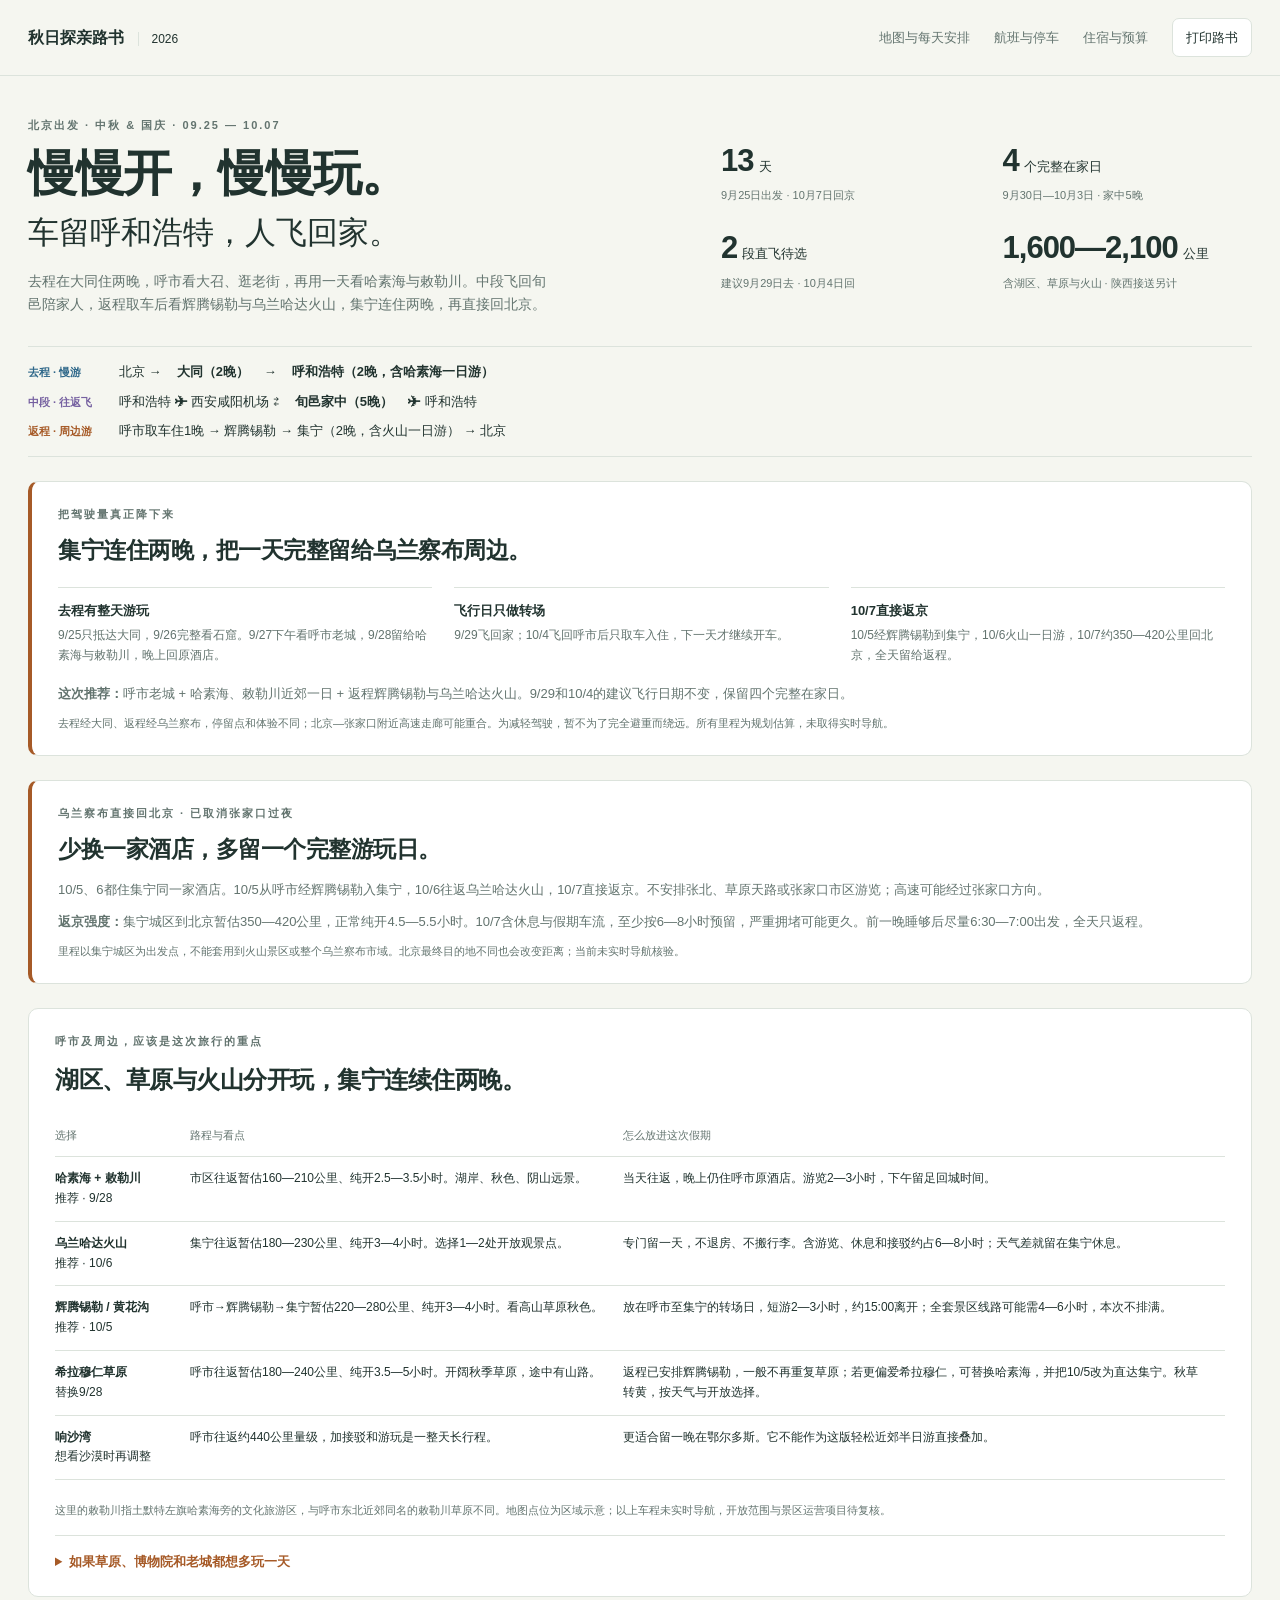
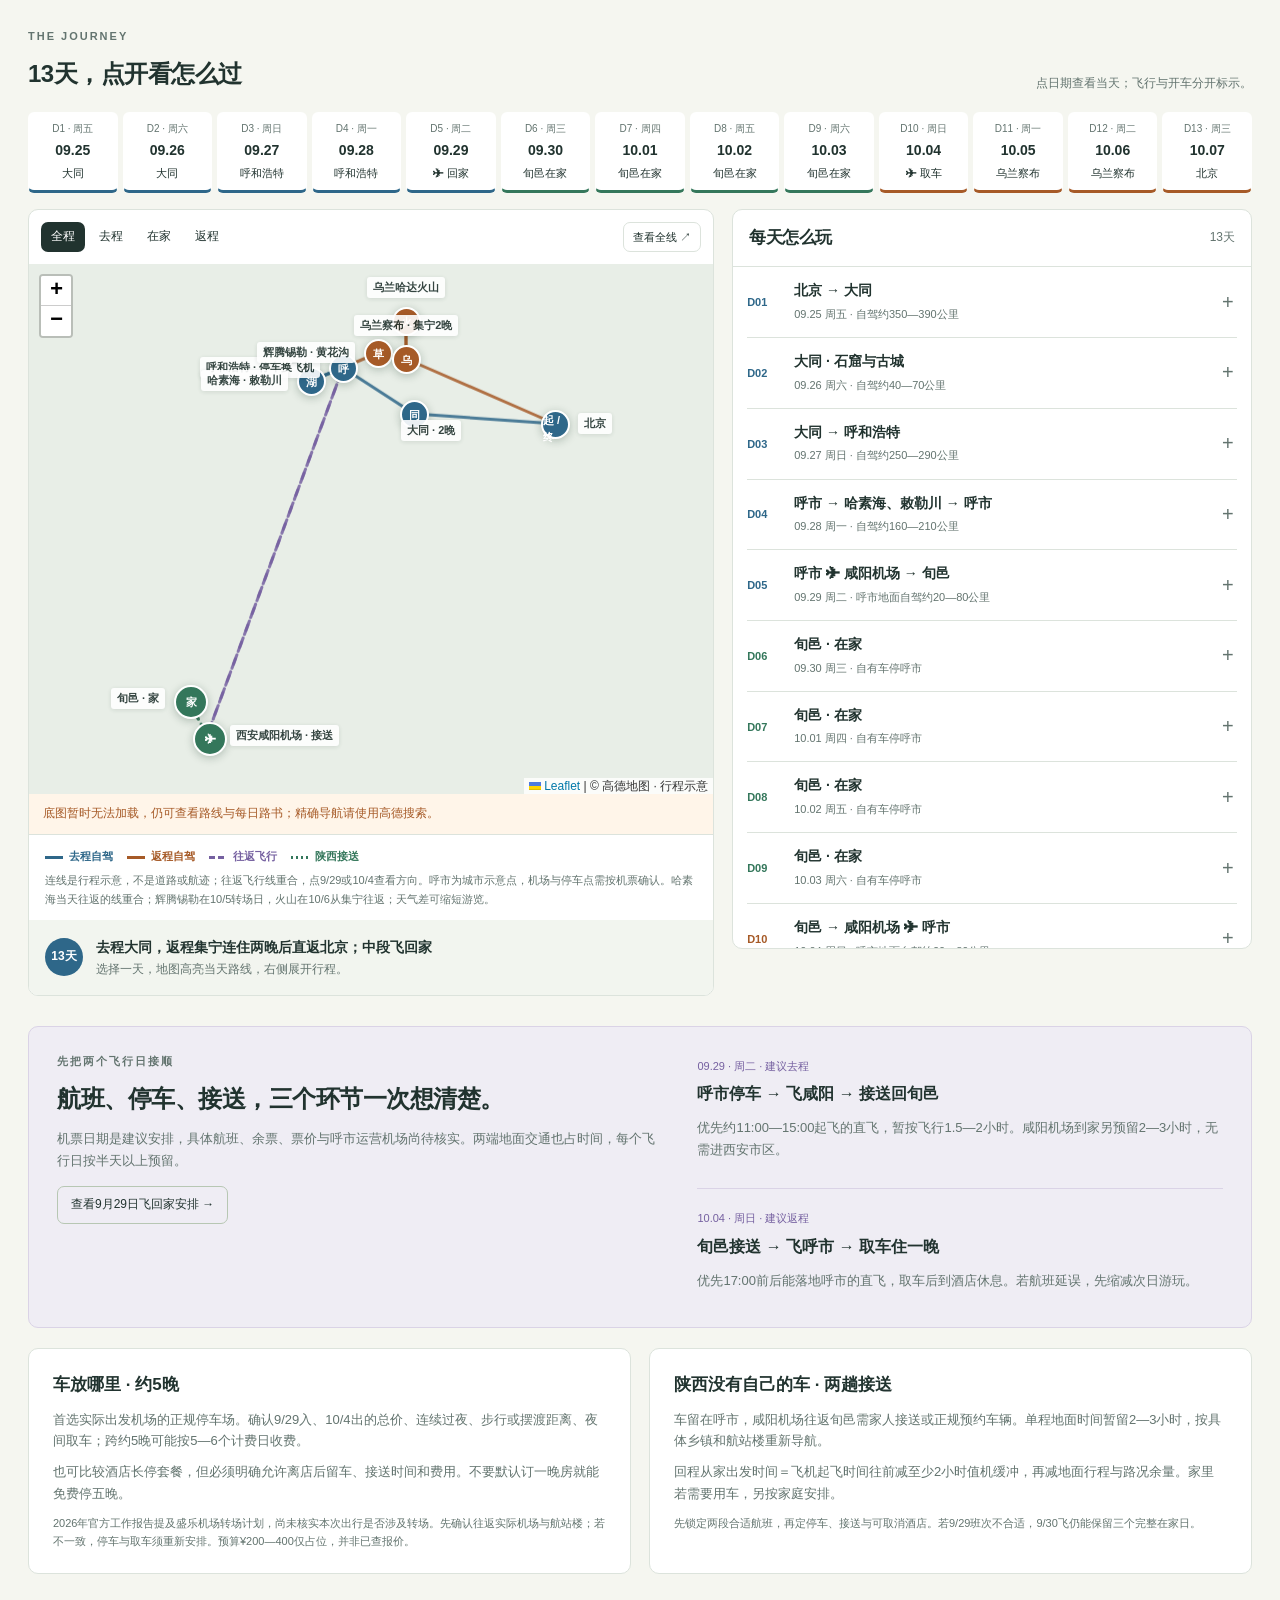
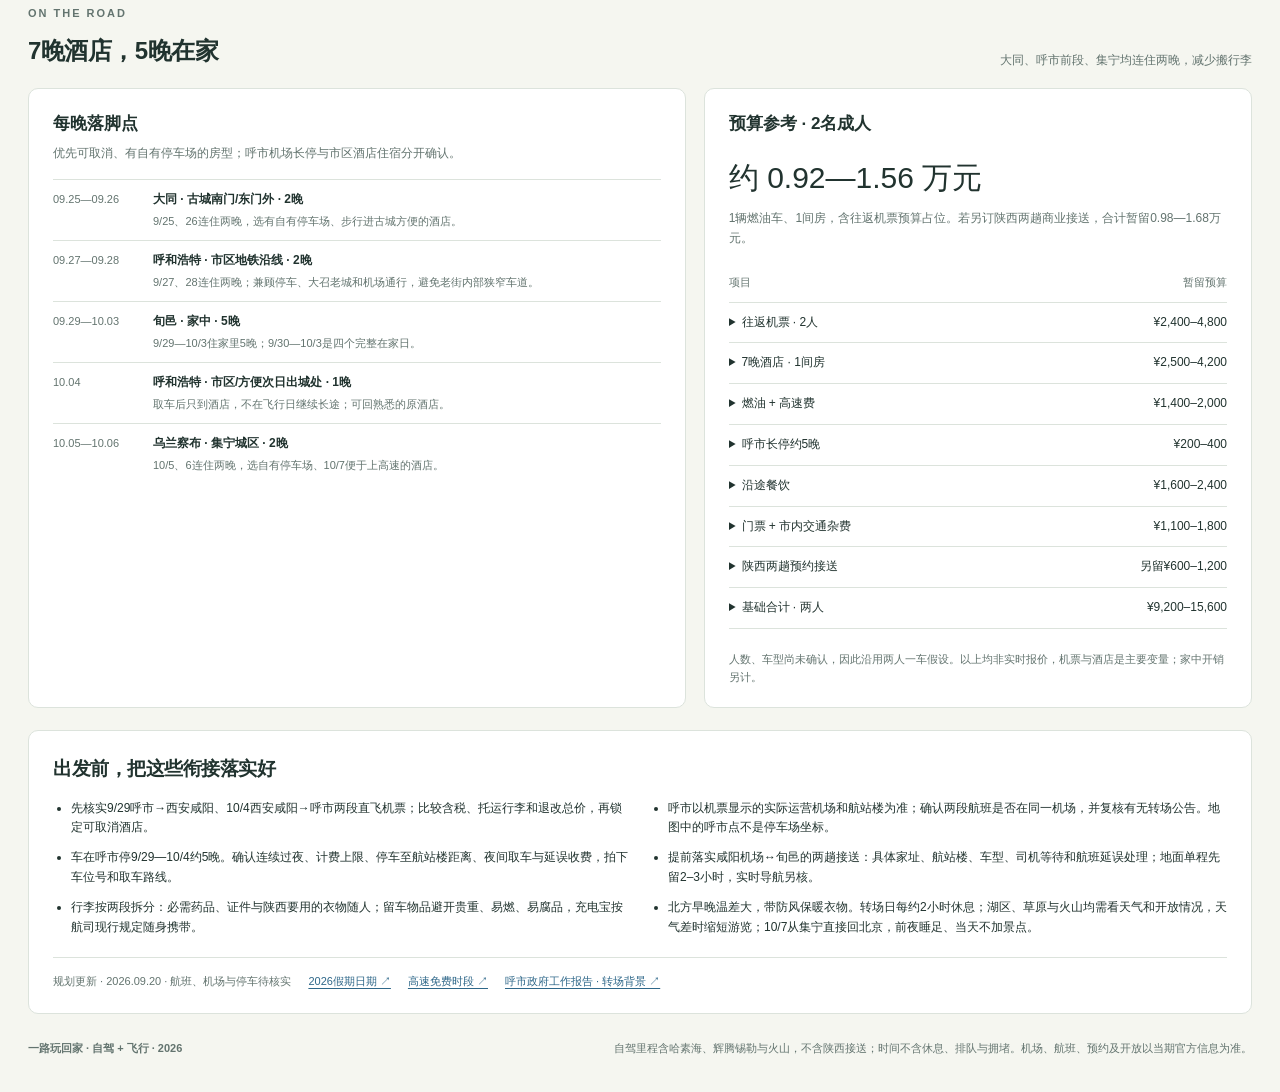
==== autumn-homecoming/index.html @ d42cbbe8 "Add autumn homecoming road trip and flight itinerary" ====
<!doctype html>
<html lang="zh-CN">
<head>
  <meta charset="utf-8">
  <link rel="icon" href="data:,">
  <meta name="viewport" content="width=device-width,initial-scale=1">
  <meta name="description" content="2026年9月25日至10月7日，北京自驾大同、呼和浩特，停车飞西安咸阳回旬邑，返程飞呼市取车，乌兰察布连住两晚后直返北京。13天轻松探亲旅行。">
  <title>一路玩回家 · 自驾塞北，飞回旬邑</title>
  <link rel="stylesheet" href="vendor/leaflet.css">
  <link rel="stylesheet" href="style.css">
  <script defer src="itinerary.js"></script>
  <script defer src="vendor/leaflet.js"></script>
  <script defer src="app.js"></script>
</head>
<body>
  <header class="topbar"><a class="brand" href="#">秋日探亲路书 <span>2026</span></a><nav aria-label="页面导航"><a href="#journey">地图与每天安排</a><a href="#connections">航班与停车</a><a href="#practical">住宿与预算</a><button id="print" type="button">打印路书</button></nav></header>
  <main>
    <section class="hero">
      <div><p class="eyebrow">北京出发 · 中秋 & 国庆 · 09.25 — 10.07</p><h1>慢慢开，慢慢玩。<span>车留呼和浩特，人飞回家。</span></h1><p class="intro">去程在大同住两晚，呼市看大召、逛老街，再用一天看哈素海与敕勒川。中段飞回旬邑陪家人，返程取车后看辉腾锡勒与乌兰哈达火山，集宁连住两晚，再直接回北京。</p></div>
      <div class="trip-stats" aria-label="行程概况"><div><strong>13<span>天</span></strong><p>9月25日出发 · 10月7日回京</p></div><div><strong>4<span>个完整在家日</span></strong><p>9月30日—10月3日 · 家中5晚</p></div><div><strong>2<span>段直飞待选</span></strong><p>建议9月29日去 · 10月4日回</p></div><div><strong id="total-km">约1,600—2,100<span>公里</span></strong><p>含湖区、草原与火山 · 陕西接送另计</p></div></div>
    </section>
    <div class="route-overview" aria-label="完整行程">
      <p><span class="phase-label outbound">去程 · 慢游</span>北京 → <strong>大同（2晚）</strong> → <strong>呼和浩特（2晚，含哈素海一日游）</strong></p>
      <p><span class="phase-label flight">中段 · 往返飞</span>呼和浩特 ✈ 西安咸阳机场 ⇄ <strong>旬邑家中（5晚）</strong> ✈ 呼和浩特</p>
      <p><span class="phase-label return">返程 · 周边游</span>呼市取车住1晚 → 辉腾锡勒 → 集宁（2晚，含火山一日游） → 北京</p>
    </div>

    <section class="fatigue-panel panel" id="pace" aria-labelledby="pace-title">
      <p class="eyebrow">把驾驶量真正降下来</p><h2 id="pace-title">集宁连住两晚，把一天完整留给乌兰察布周边。</h2>
      <div class="pace-grid"><article><strong>去程有整天游玩</strong><p>9/25只抵达大同，9/26完整看石窟。9/27下午看呼市老城，9/28留给哈素海与敕勒川，晚上回原酒店。</p></article><article><strong>飞行日只做转场</strong><p>9/29飞回家；10/4飞回呼市后只取车入住，下一天才继续开车。</p></article><article><strong>10/7直接返京</strong><p>10/5经辉腾锡勒到集宁，10/6火山一日游，10/7约350—420公里回北京，全天留给返程。</p></article></div>
      <p><strong>这次推荐：</strong>呼市老城 + 哈素海、敕勒川近郊一日 + 返程辉腾锡勒与乌兰哈达火山。9/29和10/4的建议飞行日期不变，保留四个完整在家日。</p>
      <p class="small muted">去程经大同、返程经乌兰察布，停留点和体验不同；北京—张家口附近高速走廊可能重合。为减轻驾驶，暂不为了完全避重而绕远。所有里程为规划估算，未取得实时导航。</p>
    </section>

    <section class="fatigue-panel panel" id="return-plan" aria-labelledby="return-title">
      <p class="eyebrow">乌兰察布直接回北京 · 已取消张家口过夜</p><h2 id="return-title">少换一家酒店，多留一个完整游玩日。</h2>
      <p>10/5、6都住集宁同一家酒店。10/5从呼市经辉腾锡勒入集宁，10/6往返乌兰哈达火山，10/7直接返京。不安排张北、草原天路或张家口市区游览；高速可能经过张家口方向。</p>
      <p><strong>返京强度：</strong>集宁城区到北京暂估350—420公里，正常纯开4.5—5.5小时。10/7含休息与假期车流，至少按6—8小时预留，严重拥堵可能更久。前一晚睡够后尽量6:30—7:00出发，全天只返程。</p>
      <p class="small muted">里程以集宁城区为出发点，不能套用到火山景区或整个乌兰察布市域。北京最终目的地不同也会改变距离；当前未实时导航核验。</p>
    </section>

    <section class="nearby-panel panel" id="nearby" aria-labelledby="nearby-title">
      <p class="eyebrow">呼市及周边，应该是这次旅行的重点</p><h2 id="nearby-title">湖区、草原与火山分开玩，集宁连续住两晚。</h2>
      <div class="table-wrap"><table><thead><tr><th scope="col">选择</th><th scope="col">路程与看点</th><th scope="col">怎么放进这次假期</th></tr></thead><tbody>
        <tr><td><strong>哈素海 + 敕勒川</strong><br>推荐 · 9/28</td><td>市区往返暂估160—210公里、纯开2.5—3.5小时。湖岸、秋色、阴山远景。</td><td>当天往返，晚上仍住呼市原酒店。游览2—3小时，下午留足回城时间。</td></tr>
        <tr><td><strong>乌兰哈达火山</strong><br>推荐 · 10/6</td><td>集宁往返暂估180—230公里、纯开3—4小时。选择1—2处开放观景点。</td><td>专门留一天，不退房、不搬行李。含游览、休息和接驳约占6—8小时；天气差就留在集宁休息。</td></tr>
        <tr><td><strong>辉腾锡勒 / 黄花沟</strong><br>推荐 · 10/5</td><td>呼市→辉腾锡勒→集宁暂估220—280公里、纯开3—4小时。看高山草原秋色。</td><td>放在呼市至集宁的转场日，短游2—3小时，约15:00离开；全套景区线路可能需4—6小时，本次不排满。</td></tr>
        <tr><td><strong>希拉穆仁草原</strong><br>替换9/28</td><td>呼市往返暂估180—240公里、纯开3.5—5小时。开阔秋季草原，途中有山路。</td><td>返程已安排辉腾锡勒，一般不再重复草原；若更偏爱希拉穆仁，可替换哈素海，并把10/5改为直达集宁。秋草转黄，按天气与开放选择。</td></tr>
        <tr><td><strong>响沙湾</strong><br>想看沙漠时再调整</td><td>呼市往返约440公里量级，加接驳和游玩是一整天长行程。</td><td>更适合留一晚在鄂尔多斯。它不能作为这版轻松近郊半日游直接叠加。</td></tr>
      </tbody></table></div>
      <p class="small muted">这里的敕勒川指土默特左旗哈素海旁的文化旅游区，与呼市东北近郊同名的敕勒川草原不同。地图点位为区域示意；以上车程未实时导航，开放范围与景区运营项目待复核。</p>
      <details class="pace-alternative"><summary>如果草原、博物院和老城都想多玩一天</summary><p>可将回陕西的航班从9/29改到9/30，呼市多住一晚，9/29增加完整游玩日；在家变为10/1—3三个完整白天、四晚。当前主方案仍保留9/29飞和四个完整在家日，航班未订，不预先改变这项取舍。</p></details>
    </section>

    <section id="journey" class="journey" aria-labelledby="journey-title">
      <div class="section-heading"><div><p class="eyebrow">THE JOURNEY</p><h2 id="journey-title">13天，点开看怎么过</h2></div><p>点日期查看当天；飞行与开车分开标示。</p></div>
      <div id="calendar" class="calendar" role="group" aria-label="选择旅行日期"></div>
      <div class="layout">
        <section class="map-panel panel" aria-label="自驾与飞行路线地图">
          <div class="map-toolbar"><div class="filter-group" role="group" aria-label="路线阶段"><button type="button" data-phase="all" aria-pressed="true">全程</button><button type="button" data-phase="outbound" aria-pressed="false">去程</button><button type="button" data-phase="home" aria-pressed="false">在家</button><button type="button" data-phase="return" aria-pressed="false">返程</button></div><button id="reset-map" type="button">查看全线 ↗</button></div>
          <div id="map" role="region" aria-label="北京经大同自驾呼市，往返飞咸阳回旬邑，乌兰察布连住两晚后直接返京示意"></div>
          <p id="map-error" role="status" hidden>地图暂未加载；每日路书仍可查看，请用景点旁的高德搜索打开导航。</p>
          <div class="map-caption"><div class="legend"><span class="outbound">去程自驾</span><span class="return">返程自驾</span><span class="flight">往返飞行</span><span class="home">陕西接送</span></div><p>连线是行程示意，不是道路或航迹；往返飞行线重合，点9/29或10/4查看方向。呼市为城市示意点，机场与停车点需按机票确认。哈素海当天往返的线重合；辉腾锡勒在10/5转场日，火山在10/6从集宁往返；天气差可缩短游览。</p></div>
          <div id="selection-summary" class="selection-summary" aria-live="polite"></div>
        </section>
        <aside class="days-panel panel" aria-label="每日行程"><div class="days-heading"><h2>每天怎么玩</h2><span id="day-count">13天</span></div><div id="day-list" class="day-list"></div></aside>
      </div>
    </section>

    <section class="flight-feature" id="connections" aria-labelledby="flight-title"><div><p class="eyebrow">先把两个飞行日接顺</p><h2 id="flight-title">航班、停车、接送，三个环节一次想清楚。</h2><p>机票日期是建议安排，具体航班、余票、票价与呼市运营机场尚待核实。两端地面交通也占时间，每个飞行日按半天以上预留。</p><button type="button" id="show-flight">查看9月29日飞回家安排 →</button></div><div class="flight-days"><article><span>09.29 · 周二 · 建议去程</span><h3>呼市停车 → 飞咸阳 → 接送回旬邑</h3><p>优先约11:00—15:00起飞的直飞，暂按飞行1.5—2小时。咸阳机场到家另预留2—3小时，无需进西安市区。</p></article><article><span>10.04 · 周日 · 建议返程</span><h3>旬邑接送 → 飞呼市 → 取车住一晚</h3><p>优先17:00前后能落地呼市的直飞，取车后到酒店休息。若航班延误，先缩减次日游玩。</p></article></div></section>

    <section class="connection-grid" aria-label="飞行衔接说明"><article class="panel"><h3>车放哪里 · 约5晚</h3><p>首选实际出发机场的正规停车场。确认9/29入、10/4出的总价、连续过夜、步行或摆渡距离、夜间取车；跨约5晚可能按5—6个计费日收费。</p><p>也可比较酒店长停套餐，但必须明确允许离店后留车、接送时间和费用。不要默认订一晚房就能免费停五晚。</p><p class="small muted">2026年官方工作报告提及盛乐机场转场计划，尚未核实本次出行是否涉及转场。先确认往返实际机场与航站楼；若不一致，停车与取车须重新安排。预算¥200—400仅占位，并非已查报价。</p></article><article class="panel"><h3>陕西没有自己的车 · 两趟接送</h3><p>车留在呼市，咸阳机场往返旬邑需家人接送或正规预约车辆。单程地面时间暂留2—3小时，按具体乡镇和航站楼重新导航。</p><p>回程从家出发时间＝飞机起飞时间往前减至少2小时值机缓冲，再减地面行程与路况余量。家里若需要用车，另按家庭安排。</p><p class="small muted">先锁定两段合适航班，再定停车、接送与可取消酒店。若9/29班次不合适，9/30飞仍能保留三个完整在家日。</p></article></section>

    <section id="practical" aria-labelledby="practical-title"><div class="section-heading"><div><p class="eyebrow">ON THE ROAD</p><h2 id="practical-title">7晚酒店，5晚在家</h2></div><p>大同、呼市前段、集宁均连住两晚，减少搬行李</p></div><div class="practical-grid"><section class="panel"><h3>每晚落脚点</h3><p class="muted">优先可取消、有自有停车场的房型；呼市机场长停与市区酒店住宿分开确认。</p><div id="stay-list" class="stay-list"></div></section><section class="panel"><h3>预算参考 · 2名成人</h3><p class="budget-total">约 0.92—1.56 万元</p><p class="muted">1辆燃油车、1间房，含往返机票预算占位。若另订陕西两趟商业接送，合计暂留0.98—1.68万元。</p><div class="table-wrap"><table><thead><tr><th scope="col">项目</th><th scope="col">暂留预算</th></tr></thead><tbody id="budget-list"></tbody></table></div><p class="small muted">人数、车型尚未确认，因此沿用两人一车假设。以上均非实时报价，机票与酒店是主要变量；家中开销另计。</p></section></div></section>

    <section class="preparation panel"><h2>出发前，把这些衔接落实好</h2><ul id="preparation-list"></ul><div class="source-links"><span>规划更新 · 2026.09.20 · 航班、机场与停车待核实</span><a href="http://www.scio.gov.cn/zdgz/jj/202511/t20251110_938367.html" target="_blank" rel="noopener noreferrer">2026假期日期 ↗</a><a href="https://www.beijing.gov.cn/ywdt/gzdt/202511/t20251107_4265508.html" target="_blank" rel="noopener noreferrer">高速免费时段 ↗</a><a href="http://hetdz.huhhot.gov.cn/zwdt/jjsf/202603/t20260304_1980566.html" target="_blank" rel="noopener noreferrer">呼市政府工作报告 · 转场背景 ↗</a></div></section>
    <footer><p>一路玩回家 · 自驾 + 飞行 · 2026</p><p>自驾里程含哈素海、辉腾锡勒与火山，不含陕西接送；时间不含休息、排队与拥堵。机场、航班、预约及开放以当期官方信息为准。</p></footer>
    <noscript><p>路线：9/25北京至大同，9/26大同，9/27呼市老城、9/28哈素海往返；9/29飞咸阳接送回旬邑，9/30—10/3在家；10/4飞呼市取车入住；10/5经辉腾锡勒到集宁，10/6火山往返并续住集宁，10/7直接回北京。请启用JavaScript查看交互路书。</p></noscript>
  </main>
</body>
</html>
---- autumn-homecoming/vendor/leaflet.css ----
/* required styles */

.leaflet-pane,
.leaflet-tile,
.leaflet-marker-icon,
.leaflet-marker-shadow,
.leaflet-tile-container,
.leaflet-pane > svg,
.leaflet-pane > canvas,
.leaflet-zoom-box,
.leaflet-image-layer,
.leaflet-layer {
	position: absolute;
	left: 0;
	top: 0;
	}
.leaflet-container {
	overflow: hidden;
	}
.leaflet-tile,
.leaflet-marker-icon,
.leaflet-marker-shadow {
	-webkit-user-select: none;
	   -moz-user-select: none;
	        user-select: none;
	  -webkit-user-drag: none;
	}
/* Prevents IE11 from highlighting tiles in blue */
.leaflet-tile::selection {
	background: transparent;
}
/* Safari renders non-retina tile on retina better with this, but Chrome is worse */
.leaflet-safari .leaflet-tile {
	image-rendering: -webkit-optimize-contrast;
	}
/* hack that prevents hw layers "stretching" when loading new tiles */
.leaflet-safari .leaflet-tile-container {
	width: 1600px;
	height: 1600px;
	-webkit-transform-origin: 0 0;
	}
.leaflet-marker-icon,
.leaflet-marker-shadow {
	display: block;
	}
/* .leaflet-container svg: reset svg max-width decleration shipped in Joomla! (joomla.org) 3.x */
/* .leaflet-container img: map is broken in FF if you have max-width: 100% on tiles */
.leaflet-container .leaflet-overlay-pane svg {
	max-width: none !important;
	max-height: none !important;
	}
.leaflet-container .leaflet-marker-pane img,
.leaflet-container .leaflet-shadow-pane img,
.leaflet-container .leaflet-tile-pane img,
.leaflet-container img.leaflet-image-layer,
.leaflet-container .leaflet-tile {
	max-width: none !important;
	max-height: none !important;
	width: auto;
	padding: 0;
	}

.leaflet-container img.leaflet-tile {
	/* See: https://bugs.chromium.org/p/chromium/issues/detail?id=600120 */
	mix-blend-mode: plus-lighter;
}

.leaflet-container.leaflet-touch-zoom {
	-ms-touch-action: pan-x pan-y;
	touch-action: pan-x pan-y;
	}
.leaflet-container.leaflet-touch-drag {
	-ms-touch-action: pinch-zoom;
	/* Fallback for FF which doesn't support pinch-zoom */
	touch-action: none;
	touch-action: pinch-zoom;
}
.leaflet-container.leaflet-touch-drag.leaflet-touch-zoom {
	-ms-touch-action: none;
	touch-action: none;
}
.leaflet-container {
	-webkit-tap-highlight-color: transparent;
}
.leaflet-container a {
	-webkit-tap-highlight-color: rgba(51, 181, 229, 0.4);
}
.leaflet-tile {
	filter: inherit;
	visibility: hidden;
	}
.leaflet-tile-loaded {
	visibility: inherit;
	}
.leaflet-zoom-box {
	width: 0;
	height: 0;
	-moz-box-sizing: border-box;
	     box-sizing: border-box;
	z-index: 800;
	}
/* workaround for https://bugzilla.mozilla.org/show_bug.cgi?id=888319 */
.leaflet-overlay-pane svg {
	-moz-user-select: none;
	}

.leaflet-pane         { z-index: 400; }

.leaflet-tile-pane    { z-index: 200; }
.leaflet-overlay-pane { z-index: 400; }
.leaflet-shadow-pane  { z-index: 500; }
.leaflet-marker-pane  { z-index: 600; }
.leaflet-tooltip-pane   { z-index: 650; }
.leaflet-popup-pane   { z-index: 700; }

.leaflet-map-pane canvas { z-index: 100; }
.leaflet-map-pane svg    { z-index: 200; }

.leaflet-vml-shape {
	width: 1px;
	height: 1px;
	}
.lvml {
	behavior: url(#default#VML);
	display: inline-block;
	position: absolute;
	}


/* control positioning */

.leaflet-control {
	position: relative;
	z-index: 800;
	pointer-events: visiblePainted; /* IE 9-10 doesn't have auto */
	pointer-events: auto;
	}
.leaflet-top,
.leaflet-bottom {
	position: absolute;
	z-index: 1000;
	pointer-events: none;
	}
.leaflet-top {
	top: 0;
	}
.leaflet-right {
	right: 0;
	}
.leaflet-bottom {
	bottom: 0;
	}
.leaflet-left {
	left: 0;
	}
.leaflet-control {
	float: left;
	clear: both;
	}
.leaflet-right .leaflet-control {
	float: right;
	}
.leaflet-top .leaflet-control {
	margin-top: 10px;
	}
.leaflet-bottom .leaflet-control {
	margin-bottom: 10px;
	}
.leaflet-left .leaflet-control {
	margin-left: 10px;
	}
.leaflet-right .leaflet-control {
	margin-right: 10px;
	}


/* zoom and fade animations */

.leaflet-fade-anim .leaflet-popup {
	opacity: 0;
	-webkit-transition: opacity 0.2s linear;
	   -moz-transition: opacity 0.2s linear;
	        transition: opacity 0.2s linear;
	}
.leaflet-fade-anim .leaflet-map-pane .leaflet-popup {
	opacity: 1;
	}
.leaflet-zoom-animated {
	-webkit-transform-origin: 0 0;
	    -ms-transform-origin: 0 0;
	        transform-origin: 0 0;
	}
svg.leaflet-zoom-animated {
	will-change: transform;
}

.leaflet-zoom-anim .leaflet-zoom-animated {
	-webkit-transition: -webkit-transform 0.25s cubic-bezier(0,0,0.25,1);
	   -moz-transition:    -moz-transform 0.25s cubic-bezier(0,0,0.25,1);
	        transition:         transform 0.25s cubic-bezier(0,0,0.25,1);
	}
.leaflet-zoom-anim .leaflet-tile,
.leaflet-pan-anim .leaflet-tile {
	-webkit-transition: none;
	   -moz-transition: none;
	        transition: none;
	}

.leaflet-zoom-anim .leaflet-zoom-hide {
	visibility: hidden;
	}


/* cursors */

.leaflet-interactive {
	cursor: pointer;
	}
.leaflet-grab {
	cursor: -webkit-grab;
	cursor:    -moz-grab;
	cursor:         grab;
	}
.leaflet-crosshair,
.leaflet-crosshair .leaflet-interactive {
	cursor: crosshair;
	}
.leaflet-popup-pane,
.leaflet-control {
	cursor: auto;
	}
.leaflet-dragging .leaflet-grab,
.leaflet-dragging .leaflet-grab .leaflet-interactive,
.leaflet-dragging .leaflet-marker-draggable {
	cursor: move;
	cursor: -webkit-grabbing;
	cursor:    -moz-grabbing;
	cursor:         grabbing;
	}

/* marker & overlays interactivity */
.leaflet-marker-icon,
.leaflet-marker-shadow,
.leaflet-image-layer,
.leaflet-pane > svg path,
.leaflet-tile-container {
	pointer-events: none;
	}

.leaflet-marker-icon.leaflet-interactive,
.leaflet-image-layer.leaflet-interactive,
.leaflet-pane > svg path.leaflet-interactive,
svg.leaflet-image-layer.leaflet-interactive path {
	pointer-events: visiblePainted; /* IE 9-10 doesn't have auto */
	pointer-events: auto;
	}

/* visual tweaks */

.leaflet-container {
	background: #ddd;
	outline-offset: 1px;
	}
.leaflet-container a {
	color: #0078A8;
	}
.leaflet-zoom-box {
	border: 2px dotted #38f;
	background: rgba(255,255,255,0.5);
	}


/* general typography */
.leaflet-container {
	font-family: "Helvetica Neue", Arial, Helvetica, sans-serif;
	font-size: 12px;
	font-size: 0.75rem;
	line-height: 1.5;
	}


/* general toolbar styles */

.leaflet-bar {
	box-shadow: 0 1px 5px rgba(0,0,0,0.65);
	border-radius: 4px;
	}
.leaflet-bar a {
	background-color: #fff;
	border-bottom: 1px solid #ccc;
	width: 26px;
	height: 26px;
	line-height: 26px;
	display: block;
	text-align: center;
	text-decoration: none;
	color: black;
	}
.leaflet-bar a,
.leaflet-control-layers-toggle {
	background-position: 50% 50%;
	background-repeat: no-repeat;
	display: block;
	}
.leaflet-bar a:hover,
.leaflet-bar a:focus {
	background-color: #f4f4f4;
	}
.leaflet-bar a:first-child {
	border-top-left-radius: 4px;
	border-top-right-radius: 4px;
	}
.leaflet-bar a:last-child {
	border-bottom-left-radius: 4px;
	border-bottom-right-radius: 4px;
	border-bottom: none;
	}
.leaflet-bar a.leaflet-disabled {
	cursor: default;
	background-color: #f4f4f4;
	color: #bbb;
	}

.leaflet-touch .leaflet-bar a {
	width: 30px;
	height: 30px;
	line-height: 30px;
	}
.leaflet-touch .leaflet-bar a:first-child {
	border-top-left-radius: 2px;
	border-top-right-radius: 2px;
	}
.leaflet-touch .leaflet-bar a:last-child {
	border-bottom-left-radius: 2px;
	border-bottom-right-radius: 2px;
	}

/* zoom control */

.leaflet-control-zoom-in,
.leaflet-control-zoom-out {
	font: bold 18px 'Lucida Console', Monaco, monospace;
	text-indent: 1px;
	}

.leaflet-touch .leaflet-control-zoom-in, .leaflet-touch .leaflet-control-zoom-out  {
	font-size: 22px;
	}


/* layers control */

.leaflet-control-layers {
	box-shadow: 0 1px 5px rgba(0,0,0,0.4);
	background: #fff;
	border-radius: 5px;
	}
.leaflet-control-layers-toggle {
	background-image: url(images/layers.png);
	width: 36px;
	height: 36px;
	}
.leaflet-retina .leaflet-control-layers-toggle {
	background-image: url(images/layers-2x.png);
	background-size: 26px 26px;
	}
.leaflet-touch .leaflet-control-layers-toggle {
	width: 44px;
	height: 44px;
	}
.leaflet-control-layers .leaflet-control-layers-list,
.leaflet-control-layers-expanded .leaflet-control-layers-toggle {
	display: none;
	}
.leaflet-control-layers-expanded .leaflet-control-layers-list {
	display: block;
	position: relative;
	}
.leaflet-control-layers-expanded {
	padding: 6px 10px 6px 6px;
	color: #333;
	background: #fff;
	}
.leaflet-control-layers-scrollbar {
	overflow-y: scroll;
	overflow-x: hidden;
	padding-right: 5px;
	}
.leaflet-control-layers-selector {
	margin-top: 2px;
	position: relative;
	top: 1px;
	}
.leaflet-control-layers label {
	display: block;
	font-size: 13px;
	font-size: 1.08333em;
	}
.leaflet-control-layers-separator {
	height: 0;
	border-top: 1px solid #ddd;
	margin: 5px -10px 5px -6px;
	}

/* Default icon URLs */
.leaflet-default-icon-path { /* used only in path-guessing heuristic, see L.Icon.Default */
	background-image: url(images/marker-icon.png);
	}


/* attribution and scale controls */

.leaflet-container .leaflet-control-attribution {
	background: #fff;
	background: rgba(255, 255, 255, 0.8);
	margin: 0;
	}
.leaflet-control-attribution,
.leaflet-control-scale-line {
	padding: 0 5px;
	color: #333;
	line-height: 1.4;
	}
.leaflet-control-attribution a {
	text-decoration: none;
	}
.leaflet-control-attribution a:hover,
.leaflet-control-attribution a:focus {
	text-decoration: underline;
	}
.leaflet-attribution-flag {
	display: inline !important;
	vertical-align: baseline !important;
	width: 1em;
	height: 0.6669em;
	}
.leaflet-left .leaflet-control-scale {
	margin-left: 5px;
	}
.leaflet-bottom .leaflet-control-scale {
	margin-bottom: 5px;
	}
.leaflet-control-scale-line {
	border: 2px solid #777;
	border-top: none;
	line-height: 1.1;
	padding: 2px 5px 1px;
	white-space: nowrap;
	-moz-box-sizing: border-box;
	     box-sizing: border-box;
	background: rgba(255, 255, 255, 0.8);
	text-shadow: 1px 1px #fff;
	}
.leaflet-control-scale-line:not(:first-child) {
	border-top: 2px solid #777;
	border-bottom: none;
	margin-top: -2px;
	}
.leaflet-control-scale-line:not(:first-child):not(:last-child) {
	border-bottom: 2px solid #777;
	}

.leaflet-touch .leaflet-control-attribution,
.leaflet-touch .leaflet-control-layers,
.leaflet-touch .leaflet-bar {
	box-shadow: none;
	}
.leaflet-touch .leaflet-control-layers,
.leaflet-touch .leaflet-bar {
	border: 2px solid rgba(0,0,0,0.2);
	background-clip: padding-box;
	}


/* popup */

.leaflet-popup {
	position: absolute;
	text-align: center;
	margin-bottom: 20px;
	}
.leaflet-popup-content-wrapper {
	padding: 1px;
	text-align: left;
	border-radius: 12px;
	}
.leaflet-popup-content {
	margin: 13px 24px 13px 20px;
	line-height: 1.3;
	font-size: 13px;
	font-size: 1.08333em;
	min-height: 1px;
	}
.leaflet-popup-content p {
	margin: 17px 0;
	margin: 1.3em 0;
	}
.leaflet-popup-tip-container {
	width: 40px;
	height: 20px;
	position: absolute;
	left: 50%;
	margin-top: -1px;
	margin-left: -20px;
	overflow: hidden;
	pointer-events: none;
	}
.leaflet-popup-tip {
	width: 17px;
	height: 17px;
	padding: 1px;

	margin: -10px auto 0;
	pointer-events: auto;

	-webkit-transform: rotate(45deg);
	   -moz-transform: rotate(45deg);
	    -ms-transform: rotate(45deg);
	        transform: rotate(45deg);
	}
.leaflet-popup-content-wrapper,
.leaflet-popup-tip {
	background: white;
	color: #333;
	box-shadow: 0 3px 14px rgba(0,0,0,0.4);
	}
.leaflet-container a.leaflet-popup-close-button {
	position: absolute;
	top: 0;
	right: 0;
	border: none;
	text-align: center;
	width: 24px;
	height: 24px;
	font: 16px/24px Tahoma, Verdana, sans-serif;
	color: #757575;
	text-decoration: none;
	background: transparent;
	}
.leaflet-container a.leaflet-popup-close-button:hover,
.leaflet-container a.leaflet-popup-close-button:focus {
	color: #585858;
	}
.leaflet-popup-scrolled {
	overflow: auto;
	}

.leaflet-oldie .leaflet-popup-content-wrapper {
	-ms-zoom: 1;
	}
.leaflet-oldie .leaflet-popup-tip {
	width: 24px;
	margin: 0 auto;

	-ms-filter: "progid:DXImageTransform.Microsoft.Matrix(M11=0.70710678, M12=0.70710678, M21=-0.70710678, M22=0.70710678)";
	filter: progid:DXImageTransform.Microsoft.Matrix(M11=0.70710678, M12=0.70710678, M21=-0.70710678, M22=0.70710678);
	}

.leaflet-oldie .leaflet-control-zoom,
.leaflet-oldie .leaflet-control-layers,
.leaflet-oldie .leaflet-popup-content-wrapper,
.leaflet-oldie .leaflet-popup-tip {
	border: 1px solid #999;
	}


/* div icon */

.leaflet-div-icon {
	background: #fff;
	border: 1px solid #666;
	}


/* Tooltip */
/* Base styles for the element that has a tooltip */
.leaflet-tooltip {
	position: absolute;
	padding: 6px;
	background-color: #fff;
	border: 1px solid #fff;
	border-radius: 3px;
	color: #222;
	white-space: nowrap;
	-webkit-user-select: none;
	-moz-user-select: none;
	-ms-user-select: none;
	user-select: none;
	pointer-events: none;
	box-shadow: 0 1px 3px rgba(0,0,0,0.4);
	}
.leaflet-tooltip.leaflet-interactive {
	cursor: pointer;
	pointer-events: auto;
	}
.leaflet-tooltip-top:before,
.leaflet-tooltip-bottom:before,
.leaflet-tooltip-left:before,
.leaflet-tooltip-right:before {
	position: absolute;
	pointer-events: none;
	border: 6px solid transparent;
	background: transparent;
	content: "";
	}

/* Directions */

.leaflet-tooltip-bottom {
	margin-top: 6px;
}
.leaflet-tooltip-top {
	margin-top: -6px;
}
.leaflet-tooltip-bottom:before,
.leaflet-tooltip-top:before {
	left: 50%;
	margin-left: -6px;
	}
.leaflet-tooltip-top:before {
	bottom: 0;
	margin-bottom: -12px;
	border-top-color: #fff;
	}
.leaflet-tooltip-bottom:before {
	top: 0;
	margin-top: -12px;
	margin-left: -6px;
	border-bottom-color: #fff;
	}
.leaflet-tooltip-left {
	margin-left: -6px;
}
.leaflet-tooltip-right {
	margin-left: 6px;
}
.leaflet-tooltip-left:before,
.leaflet-tooltip-right:before {
	top: 50%;
	margin-top: -6px;
	}
.leaflet-tooltip-left:before {
	right: 0;
	margin-right: -12px;
	border-left-color: #fff;
	}
.leaflet-tooltip-right:before {
	left: 0;
	margin-left: -12px;
	border-right-color: #fff;
	}

/* Printing */

@media print {
	/* Prevent printers from removing background-images of controls. */
	.leaflet-control {
		-webkit-print-color-adjust: exact;
		print-color-adjust: exact;
		}
	}
---- autumn-homecoming/style.css ----
:root{color-scheme:light;--ink:#21332f;--muted:#63746f;--line:#dce3dc;--bg:#f5f6f0;--card:#fff;--outbound:#2e6789;--home:#34775b;--return:#a65a27;--soft:#edf2e9}
*{box-sizing:border-box}html{scroll-behavior:smooth;scroll-padding-top:28px}body{margin:0;font-family:-apple-system,BlinkMacSystemFont,"Segoe UI","PingFang SC","Microsoft YaHei",sans-serif;color:var(--ink);background:var(--bg);line-height:1.65}button,a,summary{-webkit-tap-highlight-color:transparent}button{font:inherit;cursor:pointer}a{color:var(--outbound);text-underline-offset:3px}button:focus-visible,a:focus-visible,summary:focus-visible{outline:3px solid #408aab;outline-offset:3px}button{color:var(--ink);background:white;border:1px solid var(--line);padding:8px 13px;border-radius:7px}button:hover{background:var(--soft)}h1,h2,h3,p{margin:0}h2{font-size:24px;letter-spacing:-.5px}h3{font-size:17px}.topbar{max-width:1360px;margin:auto;padding:18px 28px;display:flex;justify-content:space-between;align-items:center;border-bottom:1px solid var(--line);gap:16px}.brand{font-weight:650;color:var(--ink);text-decoration:none;white-space:nowrap}.brand span{font-size:12px;font-weight:400;border-left:1px solid var(--line);padding-left:12px;margin-left:10px}.topbar nav{display:flex;align-items:center;gap:24px;font-size:13px}.topbar nav a{color:var(--muted);text-decoration:none}main{max-width:1360px;padding:0 28px;margin:auto}.hero{display:grid;grid-template-columns:1.2fr 1fr;gap:56px;padding:40px 0 30px;align-items:center}.eyebrow{font-size:11px;letter-spacing:2px;color:var(--muted);margin-bottom:9px;font-weight:600}h1{font-size:clamp(34px,3.8vw,52px);line-height:1.2;font-weight:650;letter-spacing:-1.5px}h1 span{display:block;font-size:clamp(22px,2.5vw,31px);font-weight:400;letter-spacing:0;margin-top:12px}.intro{margin-top:19px;color:var(--muted);max-width:530px;font-size:14px}.trip-stats{display:grid;grid-template-columns:1fr 1fr;gap:24px 32px}.trip-stats strong{font-size:31px;line-height:1.3;font-weight:550;letter-spacing:-1px}.trip-stats strong span{font-size:13px;font-weight:400;letter-spacing:0;margin-left:5px}.trip-stats p{font-size:11px;color:var(--muted);margin-top:5px}.route-overview{border-top:1px solid var(--line);border-bottom:1px solid var(--line);padding:14px 0;display:grid;gap:8px;font-size:13px}.route-overview p{display:flex;gap:15px;align-items:baseline;flex-wrap:wrap}.phase-label{display:inline-block;font-size:11px;font-weight:600;min-width:76px}.outbound{color:var(--outbound)}.home{color:var(--home)}.return{color:var(--return)}.journey{padding-top:30px}.section-heading{display:flex;align-items:flex-end;justify-content:space-between;margin-bottom:18px;gap:20px}.section-heading>p{font-size:12px;color:var(--muted)}.calendar{display:grid;grid-template-columns:repeat(13,minmax(0,1fr));gap:5px;margin:0 0 16px}.date-button{padding:8px 2px;border-radius:6px;border-color:transparent;border-bottom:3px solid var(--phase-color);background:var(--card);text-align:center;display:grid;gap:2px}.date-button small{font-size:10px;color:var(--muted);font-weight:400}.date-button strong{font-size:14px;font-weight:600}.date-button span{font-size:11px;white-space:nowrap}.date-button[aria-pressed=true]{background:var(--phase-color);color:white}.date-button[aria-pressed=true] small{color:inherit;opacity:.85}.layout{display:grid;grid-template-columns:minmax(0,1.32fr) minmax(360px,1fr);gap:18px;align-items:start}.panel{background:var(--card);border:1px solid var(--line);border-radius:10px;min-width:0}.map-panel{overflow:hidden}.map-toolbar{display:flex;align-items:center;justify-content:space-between;gap:8px;padding:12px}.filter-group{display:flex;gap:4px}.filter-group button{padding:5px 10px;border:0;font-size:12px;background:transparent}.filter-group button[aria-pressed=true]{background:var(--ink);color:white}#reset-map{font-size:11px;padding:5px 9px}#map{height:530px;min-height:340px;background:#e8eee7}#map-error{padding:10px 14px;color:var(--return);background:#fff5e9;font-size:12px}.map-caption{padding:12px 16px;border-top:1px solid var(--line)}.legend{display:flex;gap:18px;font-size:11px;font-weight:600;margin-bottom:6px}.legend span:before{content:"";display:inline-block;width:18px;height:3px;background:currentColor;vertical-align:middle;margin-right:6px}.legend .return:before{background:repeating-linear-gradient(to right,currentColor 0 6px,transparent 6px 9px)}.map-caption p{font-size:11px;color:var(--muted)}.selection-summary{padding:13px 16px;background:#f2f5ef;display:flex;gap:13px;align-items:center;min-height:75px}.selection-summary strong{font-size:14px}.selection-summary p{font-size:12px;color:var(--muted)}.selection-summary .day-number{border-radius:50%;width:38px;height:38px;display:grid;place-items:center;color:white;flex-shrink:0;background:var(--phase-color);font-size:12px}.days-heading{display:flex;justify-content:space-between;align-items:center;padding:14px 16px;border-bottom:1px solid var(--line)}.days-heading h2{font-size:17px}.days-heading span{font-size:12px;color:var(--muted)}.day-list{max-height:681px;overflow-y:auto;overscroll-behavior-y:contain;padding:0 14px;scrollbar-width:thin}.day-card{border-bottom:1px solid var(--line);scroll-margin-top:8px}.day-card:last-child{border-bottom:0}.day-card summary{list-style:none;cursor:pointer;padding:14px 0;display:grid;grid-template-columns:37px 1fr 15px;gap:10px;align-items:center}.day-card summary::-webkit-details-marker{display:none}.day-card summary:after{content:"+";font-size:20px;color:var(--muted)}.day-card[open] summary:after{content:"−"}.day-number{font-size:11px;font-weight:650;color:var(--phase-color)}.day-card summary strong{display:block;font-size:14px;font-weight:600;line-height:1.4}.day-card summary small{font-size:11px;color:var(--muted);display:block;margin-top:4px}.day-card[open] summary strong{color:var(--phase-color)}.day-content{padding:0 0 17px 47px;font-size:12px}.day-content>p{color:var(--muted)}.pills{display:flex;flex-wrap:wrap;gap:5px;margin:9px 0 12px}.pills span{background:#f1f4ee;border-radius:4px;padding:2px 7px;font-size:11px}.schedule{list-style:none;padding:0;margin:14px 0 18px}.schedule li{display:grid;grid-template-columns:52px 1fr;gap:8px;margin:10px 0}.schedule time{font-size:11px;color:var(--phase-color);font-weight:600}.day-meta{display:grid;gap:10px}.day-meta div strong{font-size:11px;color:var(--muted);display:block;margin-bottom:2px}.day-note{margin-top:12px;padding:9px 11px;background:#f6f4eb;border-left:2px solid #baa974;border-radius:0 4px 4px 0}.backup{margin-top:10px;border:0}.backup summary{padding:3px 0;display:block;color:var(--muted);font-size:11px;text-decoration:underline}.backup summary:after{content:none!important}.backup p{margin-top:5px;font-size:12px}.nav-links{display:flex;flex-wrap:wrap;gap:6px;margin-top:13px}.nav-links a{border:1px solid var(--line);padding:4px 7px;border-radius:4px;text-decoration:none;font-size:11px}.pin{width:29px;height:29px;border-radius:50%;background:var(--phase-color);border:2px solid white;box-shadow:0 2px 8px #18382644;display:grid;place-items:center;color:white;font-size:11px;font-weight:650}.pin.home{width:34px;height:34px}.city-tip.leaflet-tooltip{border:0;box-shadow:0 1px 5px #18382622;padding:2px 6px;font-size:11px;color:var(--ink);font-weight:600}.city-tip:before{display:none}.leaflet-popup-content{font-family:inherit;font-size:12px;line-height:1.7}.leaflet-container{font-family:inherit}.flight-feature{display:grid;grid-template-columns:1.15fr 1fr;gap:36px;padding:25px 28px;margin:30px 0 32px;background:#eaf0e7;border:1px solid #d3ddce;border-radius:10px}.flight-feature h2{font-size:24px;max-width:460px}.flight-feature p:not(.eyebrow){font-size:13px;color:var(--muted);margin:10px 0}.flight-feature button{margin-top:5px;background:transparent;border-color:#b7c7b3;font-size:12px}.flight-days{display:grid;gap:18px}.flight-days article+article{padding-top:15px;border-top:1px solid #ccd9c6}.flight-days span{font-size:11px;color:var(--home)}.flight-days h3{font-size:16px;margin-top:3px}.practical-grid{display:grid;grid-template-columns:1.2fr 1fr;gap:18px}.practical-grid>.panel{padding:21px 24px}.muted{color:var(--muted);font-size:12px;margin-top:6px}.small{font-size:11px}.stay-list{margin-top:15px}.stay-row{display:grid;grid-template-columns:90px 1fr;gap:10px;border-top:1px solid var(--line);padding:10px 0;font-size:12px}.stay-row time{color:var(--muted);font-size:11px}.stay-row strong{font-size:12px}.stay-row p{font-size:11px;color:var(--muted);margin-top:2px}.budget-total{font-size:30px;margin-top:15px;font-weight:500}.table-wrap{overflow-x:auto}table{width:100%;border-collapse:collapse;font-size:12px;margin:15px 0}th{text-align:left;font-weight:500;color:var(--muted);font-size:11px}td,th{padding:10px 0;border-bottom:1px solid var(--line)}td:last-child,th:last-child{text-align:right;white-space:nowrap}td details summary{cursor:pointer}td details p{font-size:11px;color:var(--muted);max-width:240px;margin-top:5px}.preparation{margin-top:22px;padding:22px 24px}.preparation h2{font-size:19px}.preparation ul{padding-left:18px;margin:14px 0 20px;display:grid;grid-template-columns:1fr 1fr;gap:10px 38px;font-size:12px}.source-links{display:flex;flex-wrap:wrap;gap:9px 17px;border-top:1px solid var(--line);padding-top:14px;font-size:11px}.source-links span{color:var(--muted)}footer{display:flex;justify-content:space-between;gap:28px;padding:25px 0 35px;color:var(--muted);font-size:11px}footer p:first-child{white-space:nowrap;font-weight:600}[hidden]{display:none!important}
.fatigue-panel{margin-top:24px;padding:23px 26px;border-left:4px solid var(--return)}.fatigue-panel h2{font-size:23px}.fatigue-panel>p:not(.eyebrow){margin-top:10px;font-size:13px;color:var(--muted)}.fatigue-panel table{min-width:580px}.fatigue-panel td,.fatigue-panel th{padding:10px 14px 10px 0;text-align:left;white-space:normal;vertical-align:top}.fatigue-panel td:first-child{min-width:135px}.fatigue-panel td:nth-child(2){min-width:140px}.pace-alternative{border-top:1px solid var(--line);padding-top:15px;margin-top:16px;font-size:13px}.pace-alternative summary{cursor:pointer;color:var(--return);font-weight:600}.pace-alternative p{margin-top:12px}.pace-alternative ol{padding-left:20px}.pace-alternative li{margin:10px 0}.fatigue-panel .small{font-size:11px!important}
@media(min-width:1400px){#map{height:565px}.day-list{max-height:716px}}
@media(max-width:1000px){main{padding:0 20px}.topbar{padding:15px 20px}.hero{gap:25px}.layout{grid-template-columns:minmax(0,1fr) minmax(330px,.95fr)}.calendar{grid-template-columns:repeat(7,minmax(0,1fr))}.date-button{padding:5px 2px}.calendar .date-button:last-child{grid-column:auto}.trip-stats{gap:18px}.trip-stats strong{font-size:26px}.day-content{padding-left:8px}}
@media(max-width:760px){main{padding:0 14px}.topbar{padding:14px;align-items:flex-start}.topbar nav{gap:10px}.topbar nav>a{display:none}.topbar button{font-size:11px;padding:4px 8px}.hero{grid-template-columns:1fr;padding:26px 0 23px;gap:25px}.intro{font-size:13px}.trip-stats{gap:18px 12px}.trip-stats strong{font-size:28px}.trip-stats strong span{font-size:12px}.route-overview{font-size:12px;gap:10px}.route-overview p{gap:4px 8px}.phase-label{min-width:70px}.section-heading{align-items:start}.section-heading h2{font-size:21px}.section-heading>p{max-width:115px;font-size:11px}.calendar{grid-template-columns:repeat(7,minmax(0,1fr));gap:4px}.date-button{min-height:64px}.date-button span{font-size:10px}.date-button small{font-size:9px}.date-button strong{font-size:13px}.layout{grid-template-columns:1fr;gap:12px}#map{height:430px;min-height:0}.map-toolbar{padding:9px}.filter-group button{padding:6px 9px}.day-list{max-height:620px;padding:0 15px}.day-content{padding-left:0}.day-card summary{padding:15px 0}.flight-feature{grid-template-columns:1fr;gap:20px;padding:22px 18px}.flight-feature h2{font-size:22px}.practical-grid{grid-template-columns:1fr}.practical-grid>.panel{padding:20px 18px}.preparation{padding:20px 18px}.preparation ul{grid-template-columns:1fr;gap:10px}.stay-row{grid-template-columns:85px 1fr}footer{display:block}footer p+p{margin-top:8px}.selection-summary strong{font-size:13px}}
@media(prefers-reduced-motion:reduce){html{scroll-behavior:auto}}
@media print{body{background:white;font-size:11px}.topbar,.calendar,.map-toolbar,#map,.map-caption,.flight-feature button,.nav-links{display:none}.hero{padding:15px 0;gap:20px}.trip-stats strong{font-size:20px}h1{font-size:28px}h1 span{font-size:20px}.layout,.practical-grid{display:block}.map-panel{border:0}.days-panel{margin-top:15px}.day-list{max-height:none!important;overflow:visible}.day-card[hidden]{display:block!important}.day-card{break-inside:avoid}.day-card>.day-content{display:block!important}.day-content{padding-left:47px}.day-card:not([open])>summary:after{content:""}.panel{box-shadow:none;margin-bottom:12px}.flight-feature{break-inside:avoid}.preparation ul{display:block}.preparation li{margin:8px 0}.source-links{display:none}footer{display:block}main{padding:0}}

.flight{color:#7560a0}.legend{flex-wrap:wrap;gap:6px 14px}.legend .return:before{background:currentColor}.legend .flight:before{background:repeating-linear-gradient(to right,currentColor 0 6px,transparent 6px 9px)}.legend .home:before{background:repeating-linear-gradient(to right,currentColor 0 2px,transparent 2px 5px)}.travel-transfer{margin-top:10px;padding:9px 11px;border-left:2px solid #7560a0;background:#f4f0f9;color:#534377!important}.pace-grid{display:grid;grid-template-columns:repeat(3,1fr);gap:22px;margin:17px 0}.pace-grid article{border-top:1px solid var(--line);padding-top:12px;font-size:13px}.pace-grid p{font-size:12px;color:var(--muted);margin-top:5px}.connection-grid{display:grid;grid-template-columns:1fr 1fr;gap:18px;margin:-12px 0 30px}.connection-grid article{padding:22px 24px}.connection-grid p{font-size:13px;color:var(--muted);margin-top:10px}.connection-grid .small{font-size:11px}.flight-feature{background:#efedf4;border-color:#dad3e6}.flight-days span{color:#7560a0}.flight-days article+article{border-color:#dad3e6}
@media(max-width:760px){.pace-grid,.connection-grid{grid-template-columns:1fr;gap:14px}.fatigue-panel{padding:20px 18px}.connection-grid article{padding:20px 18px}}
@media print{.connection-grid{display:block}.connection-grid article{break-inside:avoid}.fatigue-panel{break-inside:avoid}.flight-feature button{display:none}}

.nearby-panel{margin-top:24px;padding:23px 26px}.nearby-panel table{min-width:630px}.nearby-panel td,.nearby-panel th{text-align:left;white-space:normal;padding:12px 18px 12px 0;vertical-align:top}.nearby-panel td:first-child{min-width:135px}.nearby-panel td:nth-child(2){width:37%}@media(max-width:760px){.nearby-panel{padding:20px 18px}.nearby-panel h2{font-size:21px}}
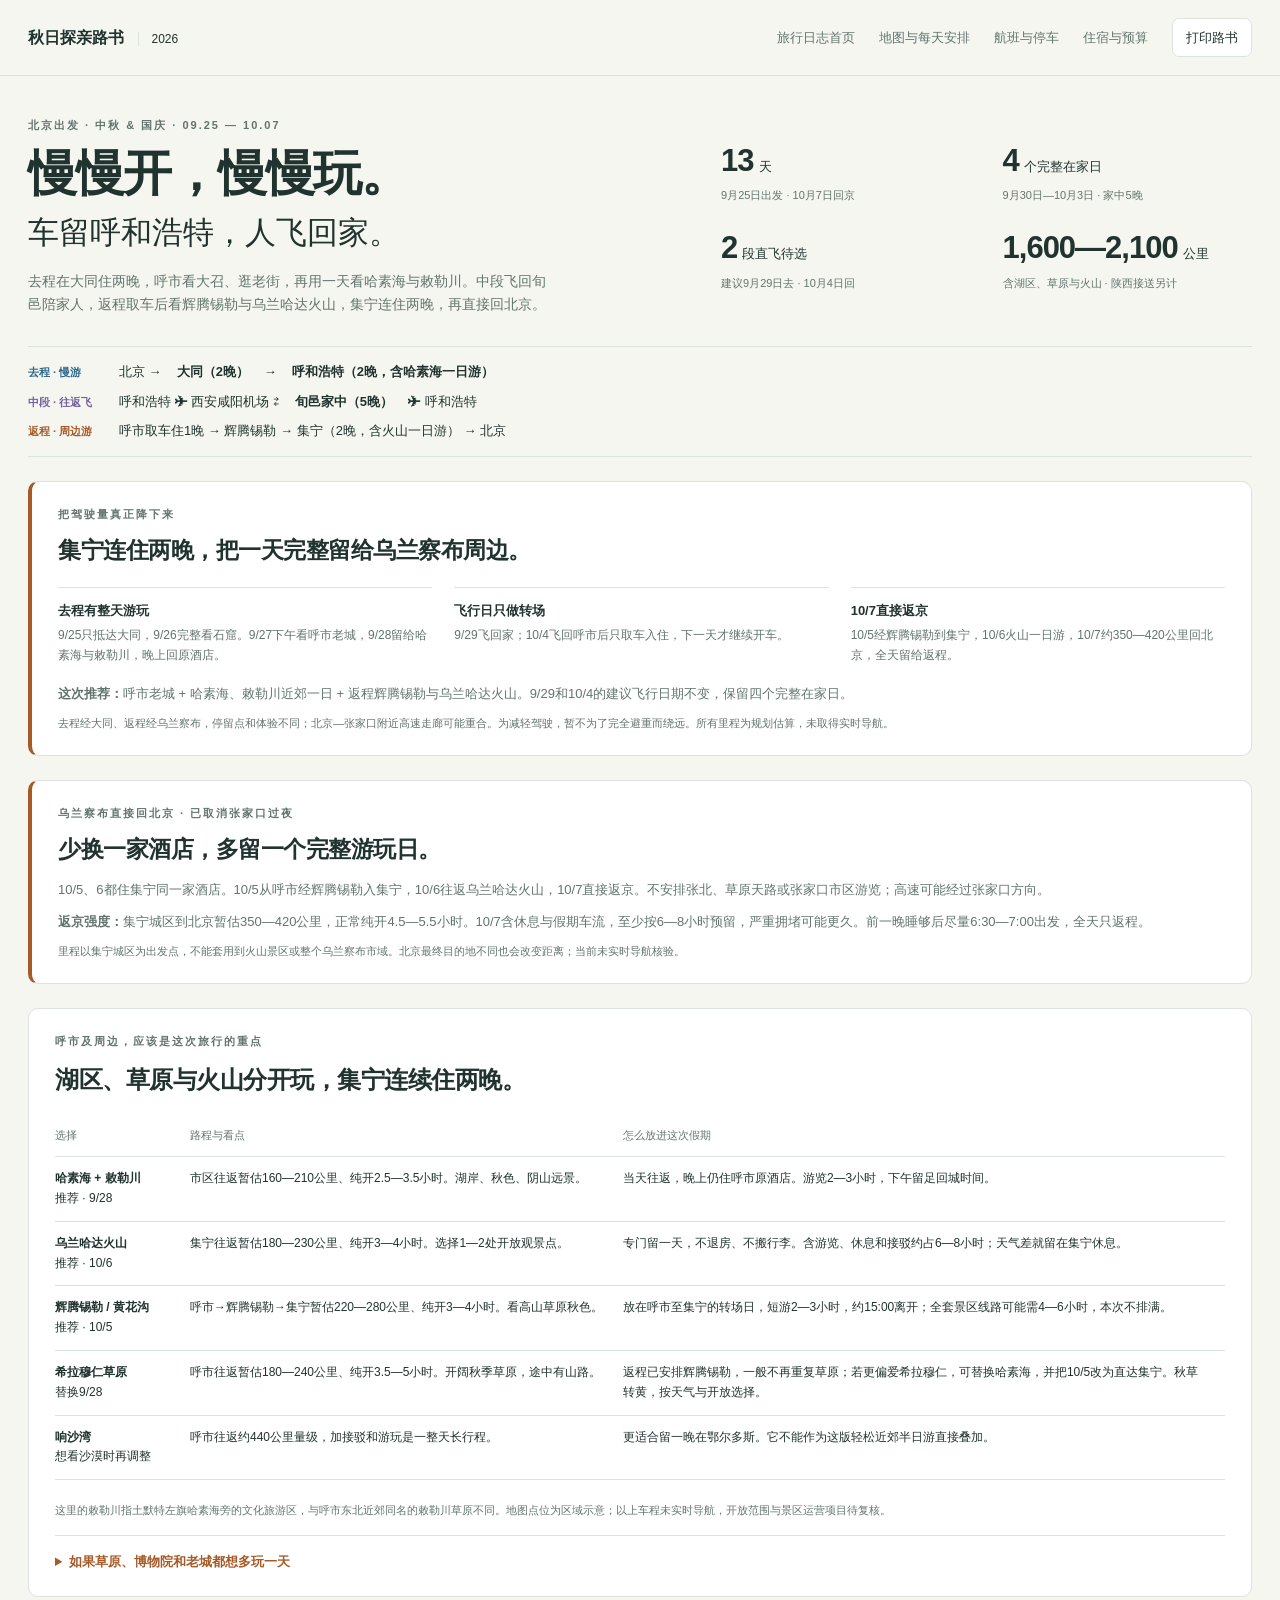
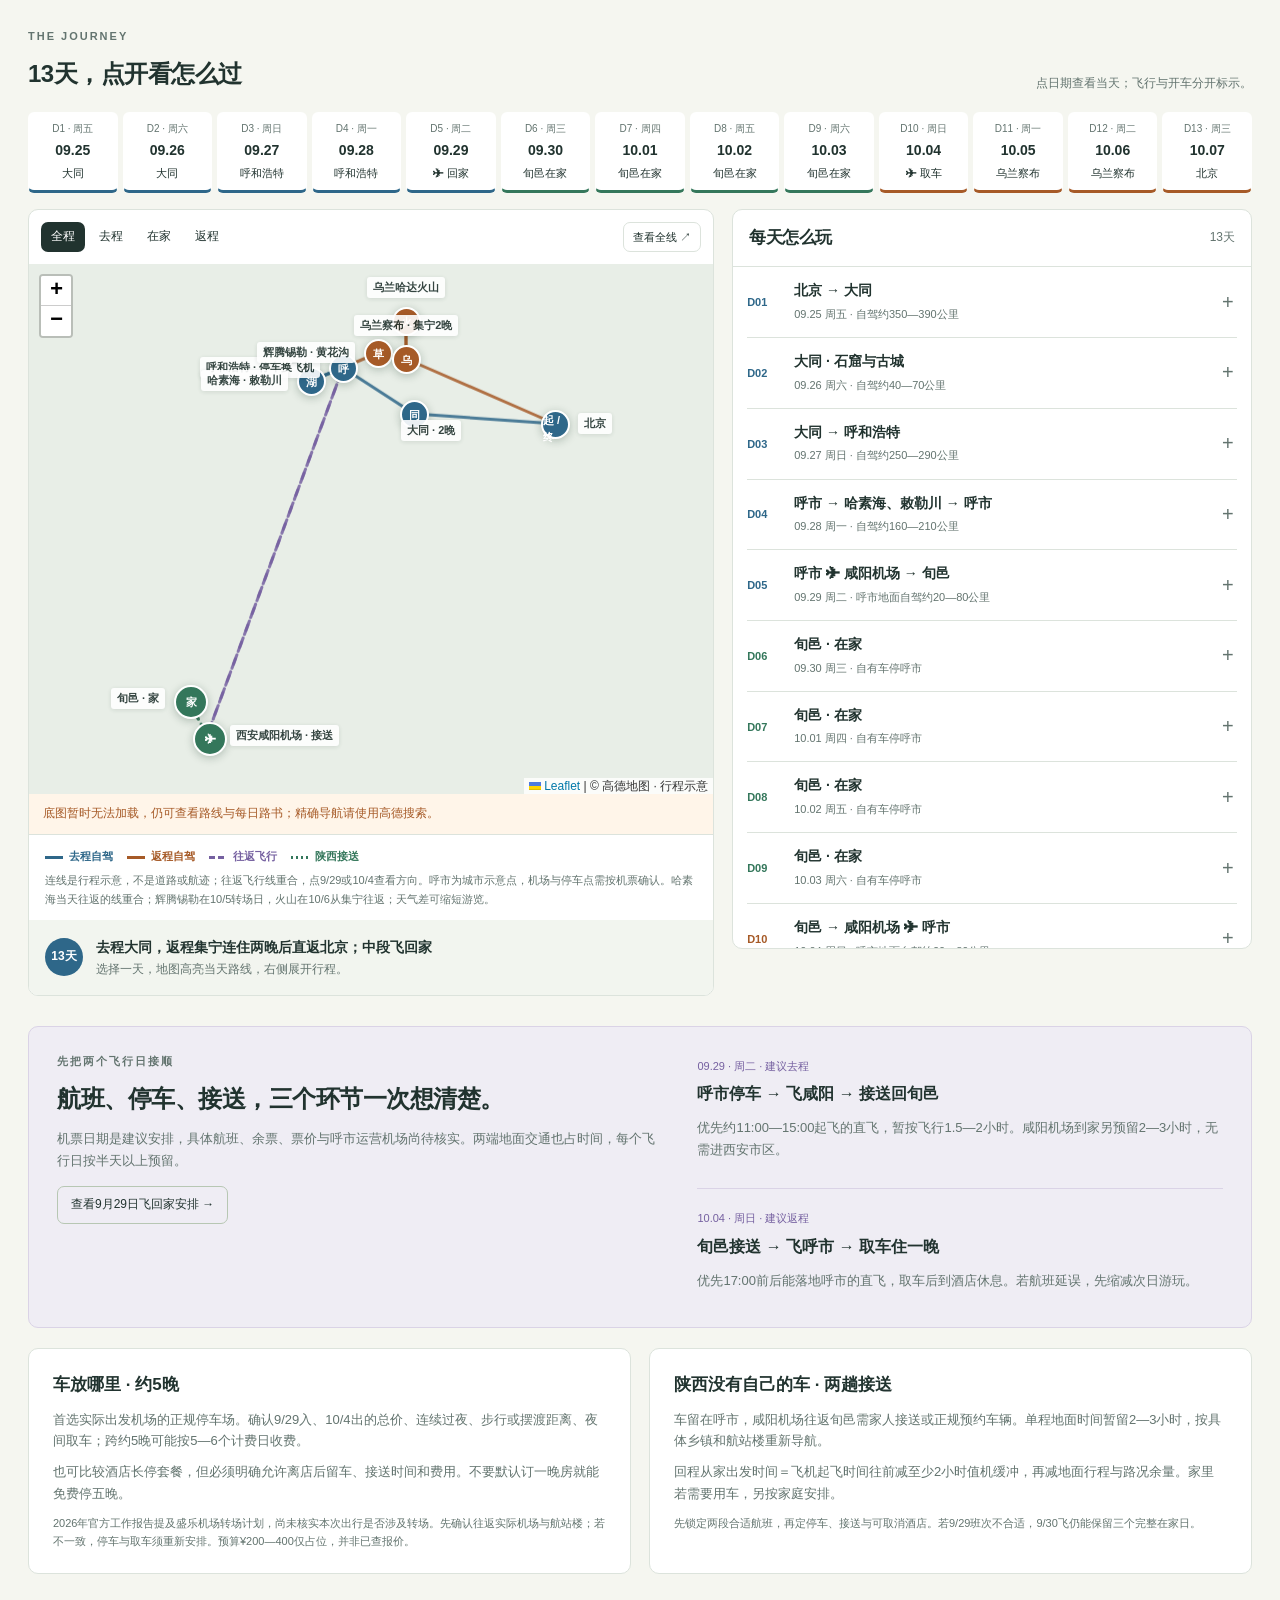
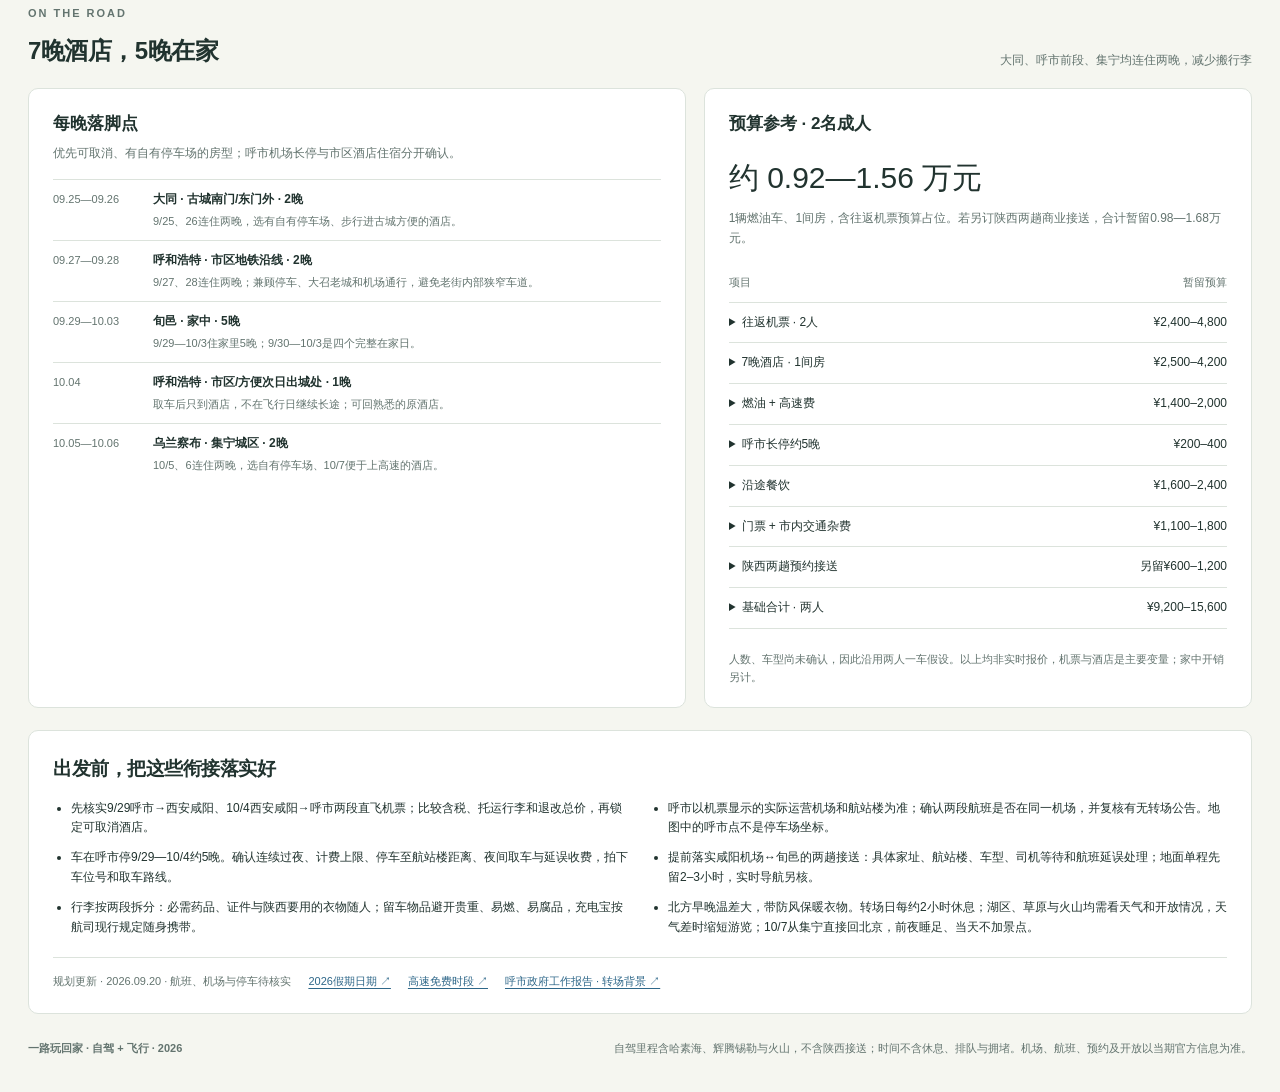
==== commit 861d47c5: "Create persistent travel journal and preference library" ====
--- a/autumn-homecoming/index.html
+++ b/autumn-homecoming/index.html
@@ -13,7 +13,7 @@
   <script defer src="app.js"></script>
 </head>
 <body>
-  <header class="topbar"><a class="brand" href="#">秋日探亲路书 <span>2026</span></a><nav aria-label="页面导航"><a href="#journey">地图与每天安排</a><a href="#connections">航班与停车</a><a href="#practical">住宿与预算</a><button id="print" type="button">打印路书</button></nav></header>
+  <header class="topbar"><a class="brand" href="#">秋日探亲路书 <span>2026</span></a><nav aria-label="页面导航"><a href="../">旅行日志首页</a><a href="#journey">地图与每天安排</a><a href="#connections">航班与停车</a><a href="#practical">住宿与预算</a><button id="print" type="button">打印路书</button></nav></header>
   <main>
     <section class="hero">
       <div><p class="eyebrow">北京出发 · 中秋 & 国庆 · 09.25 — 10.07</p><h1>慢慢开，慢慢玩。<span>车留呼和浩特，人飞回家。</span></h1><p class="intro">去程在大同住两晚，呼市看大召、逛老街，再用一天看哈素海与敕勒川。中段飞回旬邑陪家人，返程取车后看辉腾锡勒与乌兰哈达火山，集宁连住两晚，再直接回北京。</p></div>
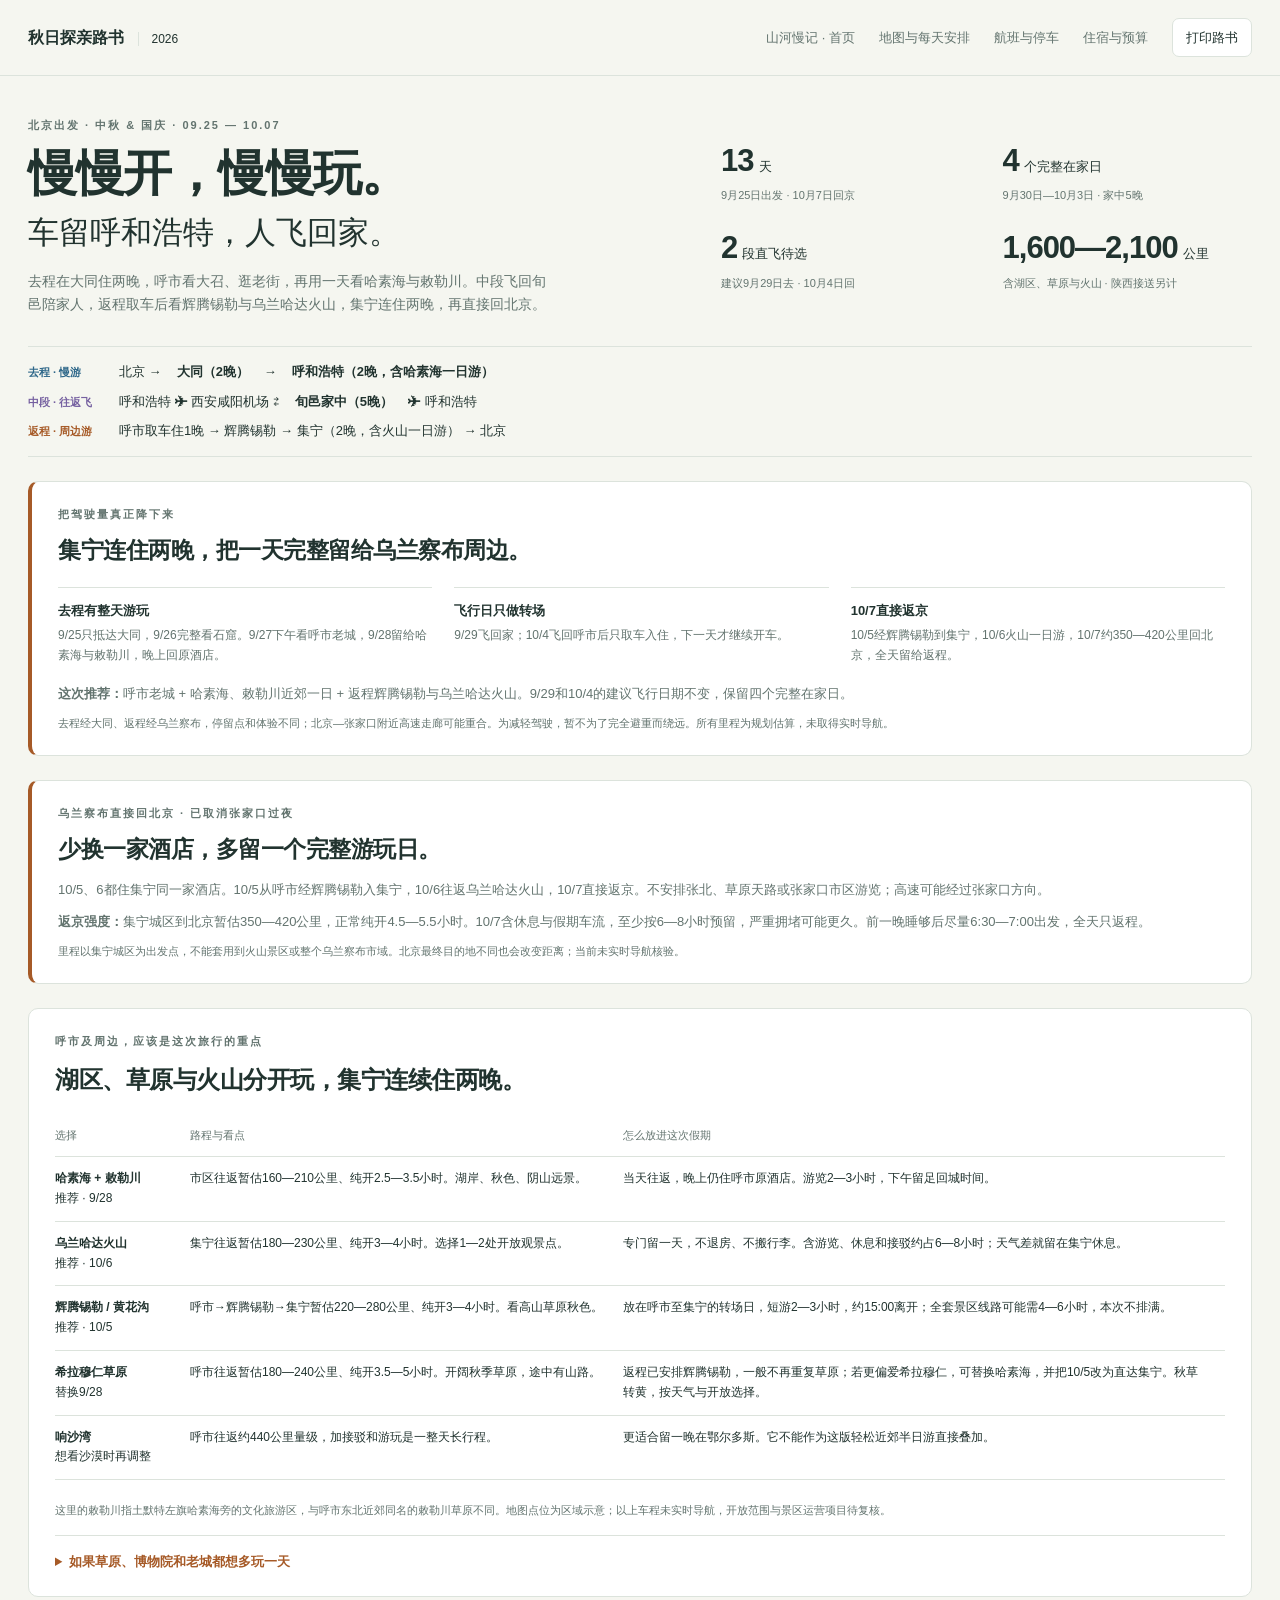
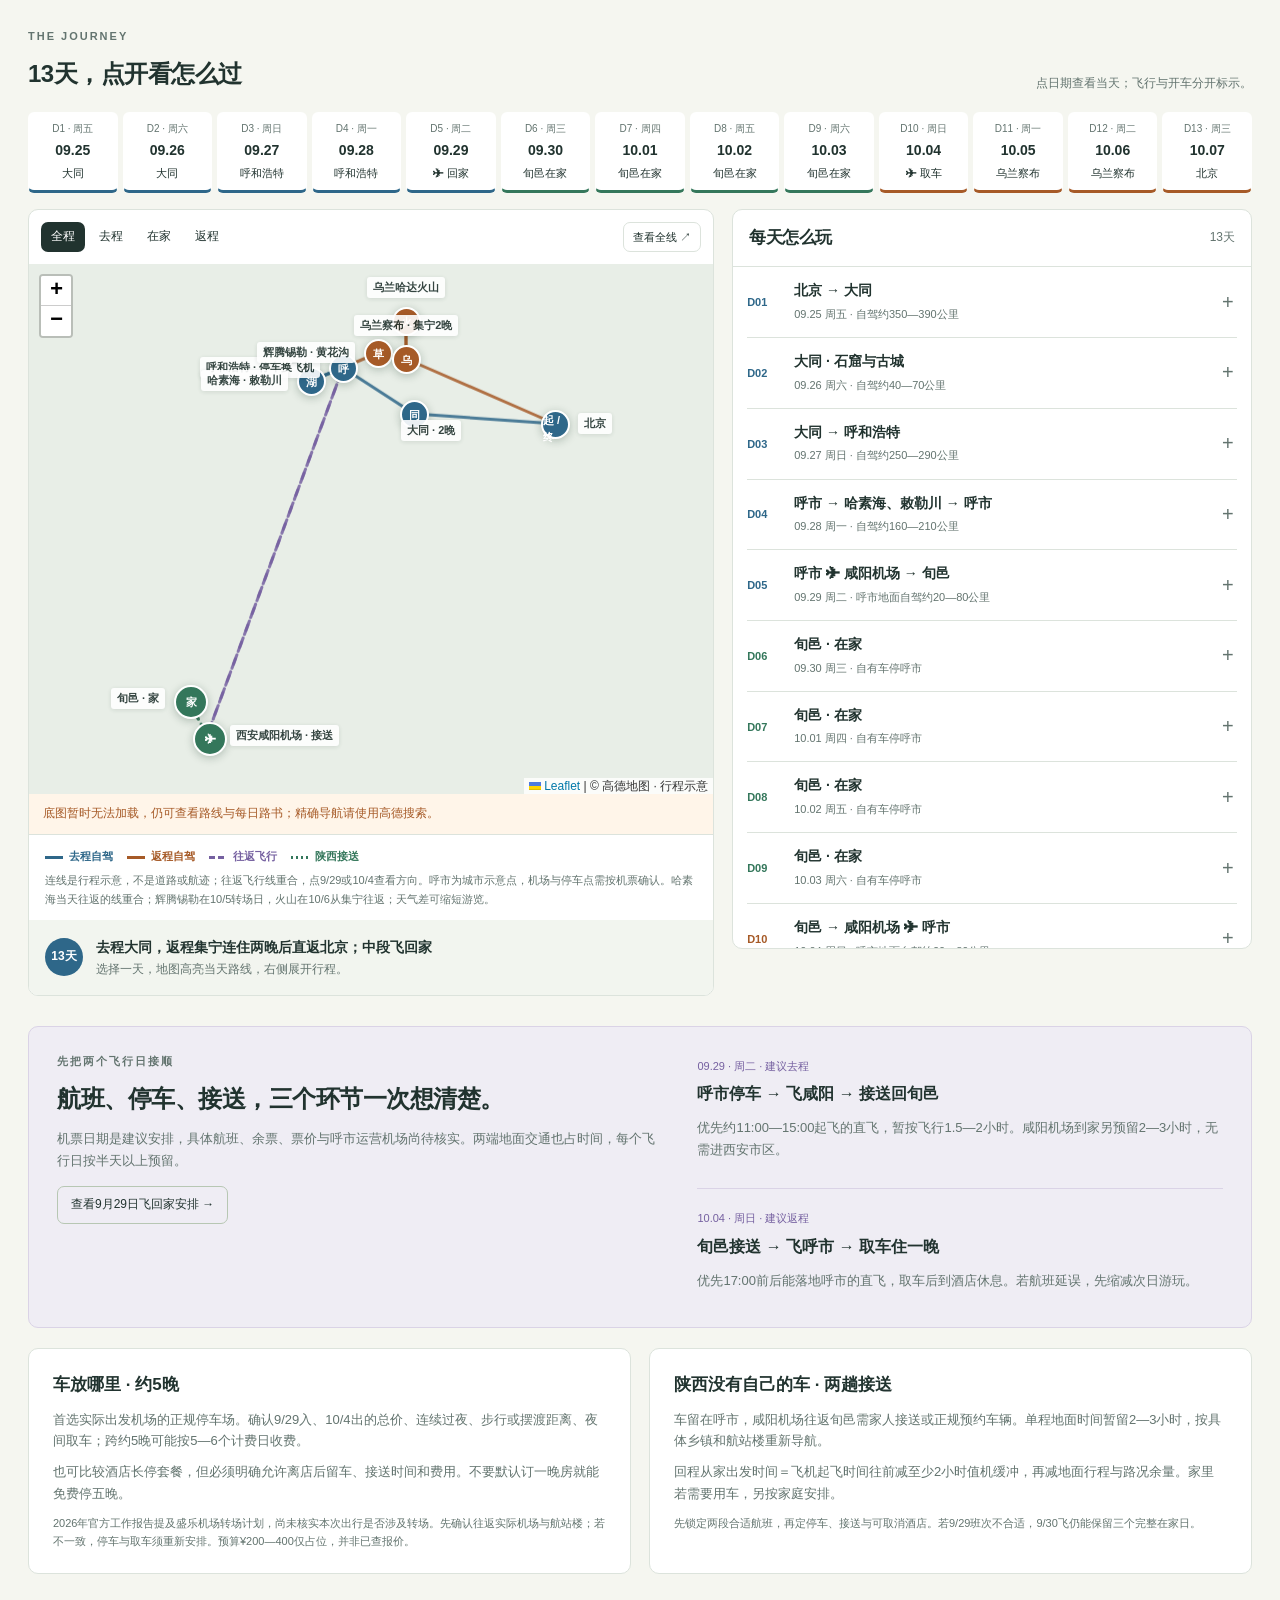
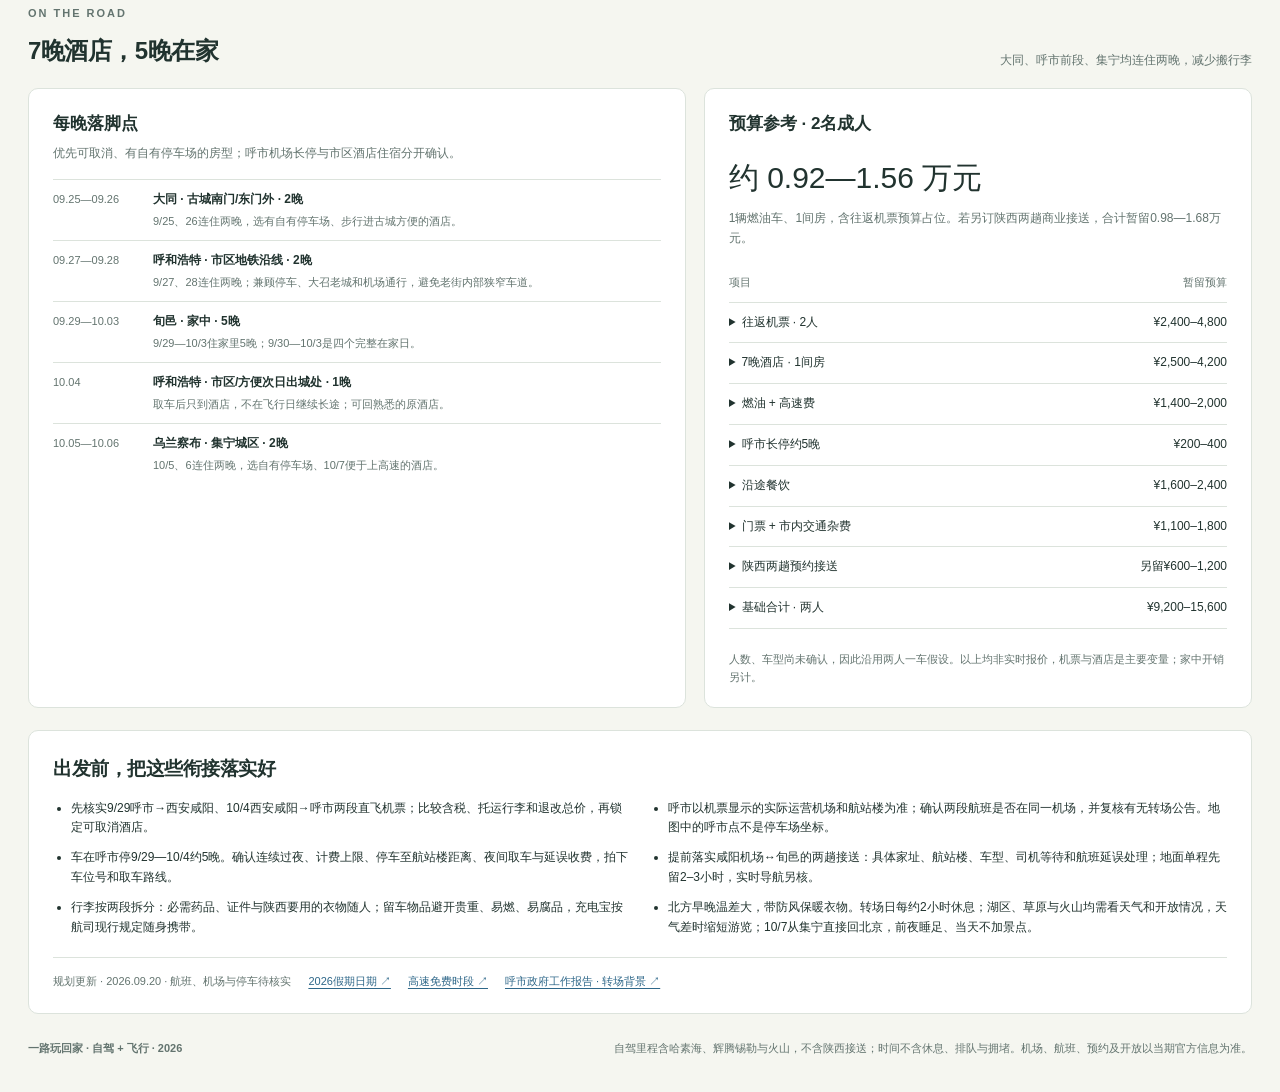
==== commit 55e63728: "Name travel journal 山河慢记" ====
--- a/autumn-homecoming/index.html
+++ b/autumn-homecoming/index.html
@@ -13,7 +13,7 @@
   <script defer src="app.js"></script>
 </head>
 <body>
-  <header class="topbar"><a class="brand" href="#">秋日探亲路书 <span>2026</span></a><nav aria-label="页面导航"><a href="../">旅行日志首页</a><a href="#journey">地图与每天安排</a><a href="#connections">航班与停车</a><a href="#practical">住宿与预算</a><button id="print" type="button">打印路书</button></nav></header>
+  <header class="topbar"><a class="brand" href="#">秋日探亲路书 <span>2026</span></a><nav aria-label="页面导航"><a href="../">山河慢记 · 首页</a><a href="#journey">地图与每天安排</a><a href="#connections">航班与停车</a><a href="#practical">住宿与预算</a><button id="print" type="button">打印路书</button></nav></header>
   <main>
     <section class="hero">
       <div><p class="eyebrow">北京出发 · 中秋 & 国庆 · 09.25 — 10.07</p><h1>慢慢开，慢慢玩。<span>车留呼和浩特，人飞回家。</span></h1><p class="intro">去程在大同住两晚，呼市看大召、逛老街，再用一天看哈素海与敕勒川。中段飞回旬邑陪家人，返程取车后看辉腾锡勒与乌兰哈达火山，集宁连住两晚，再直接回北京。</p></div>
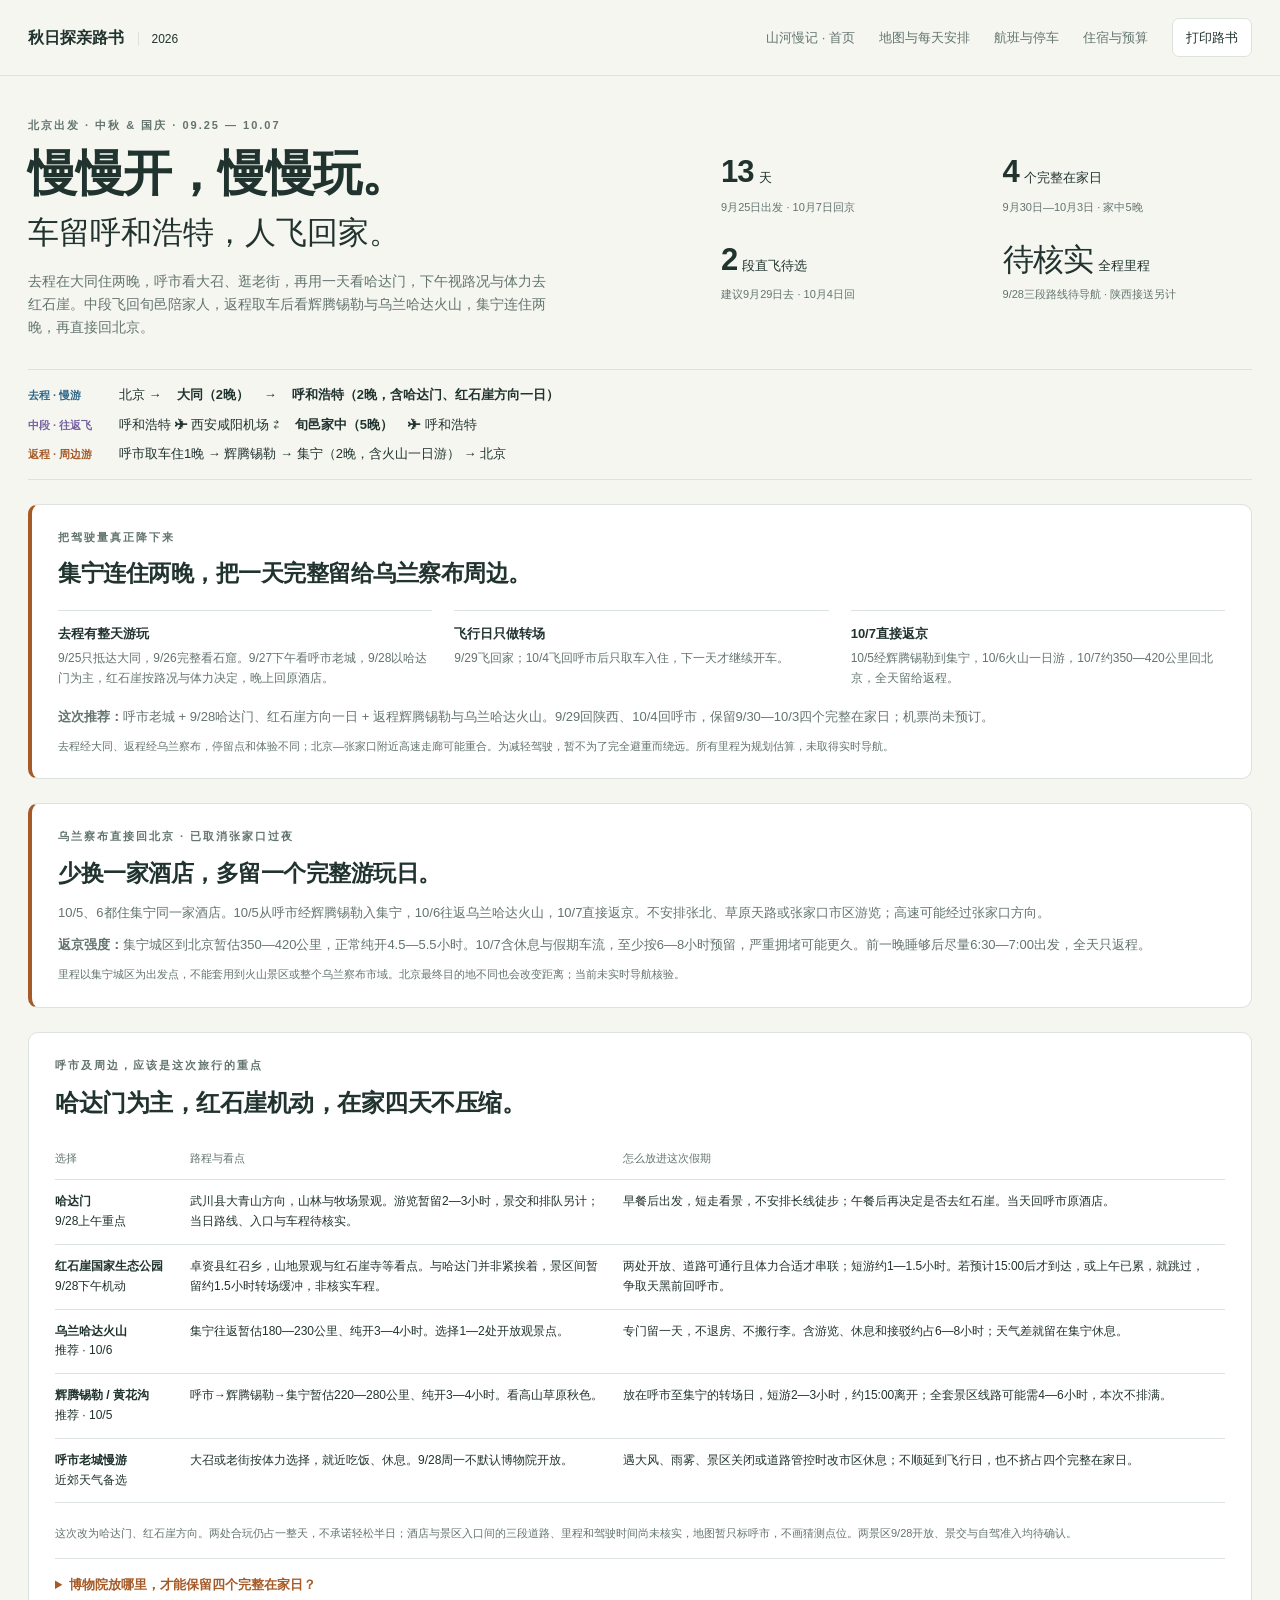
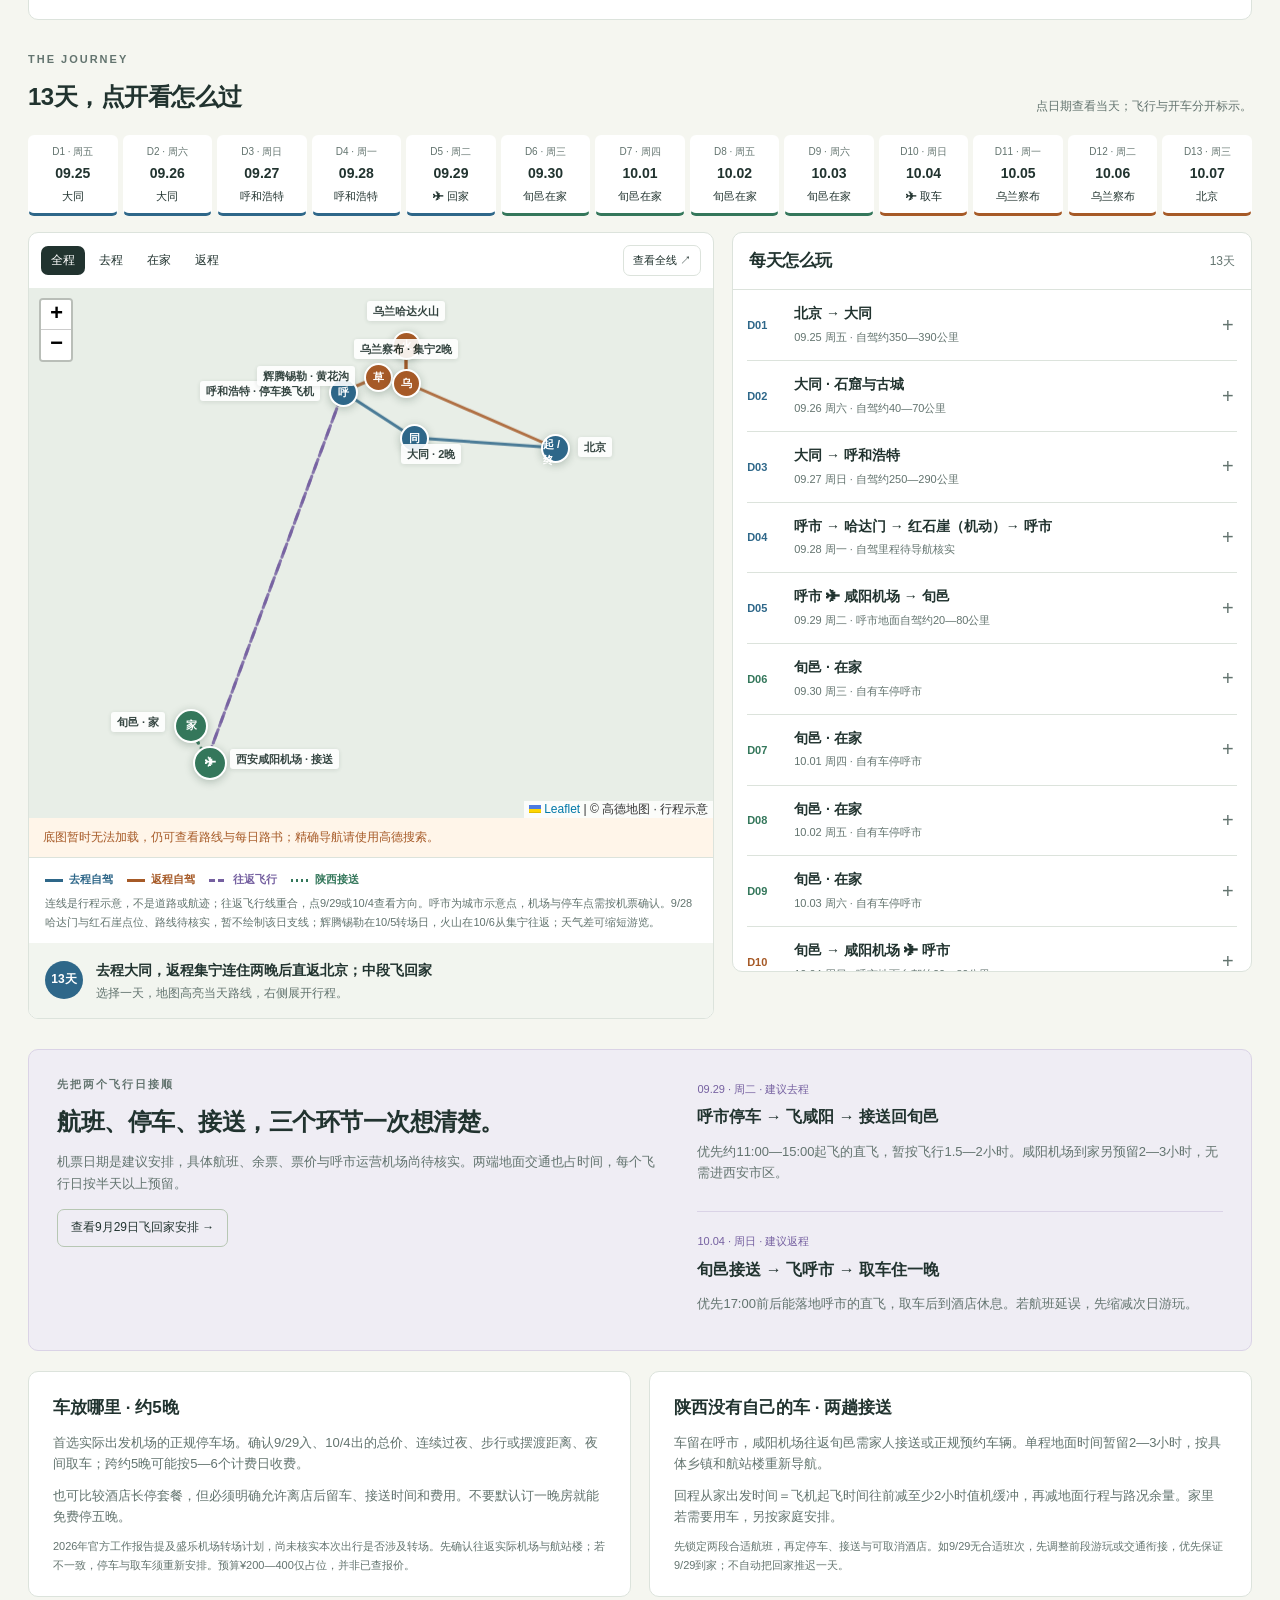
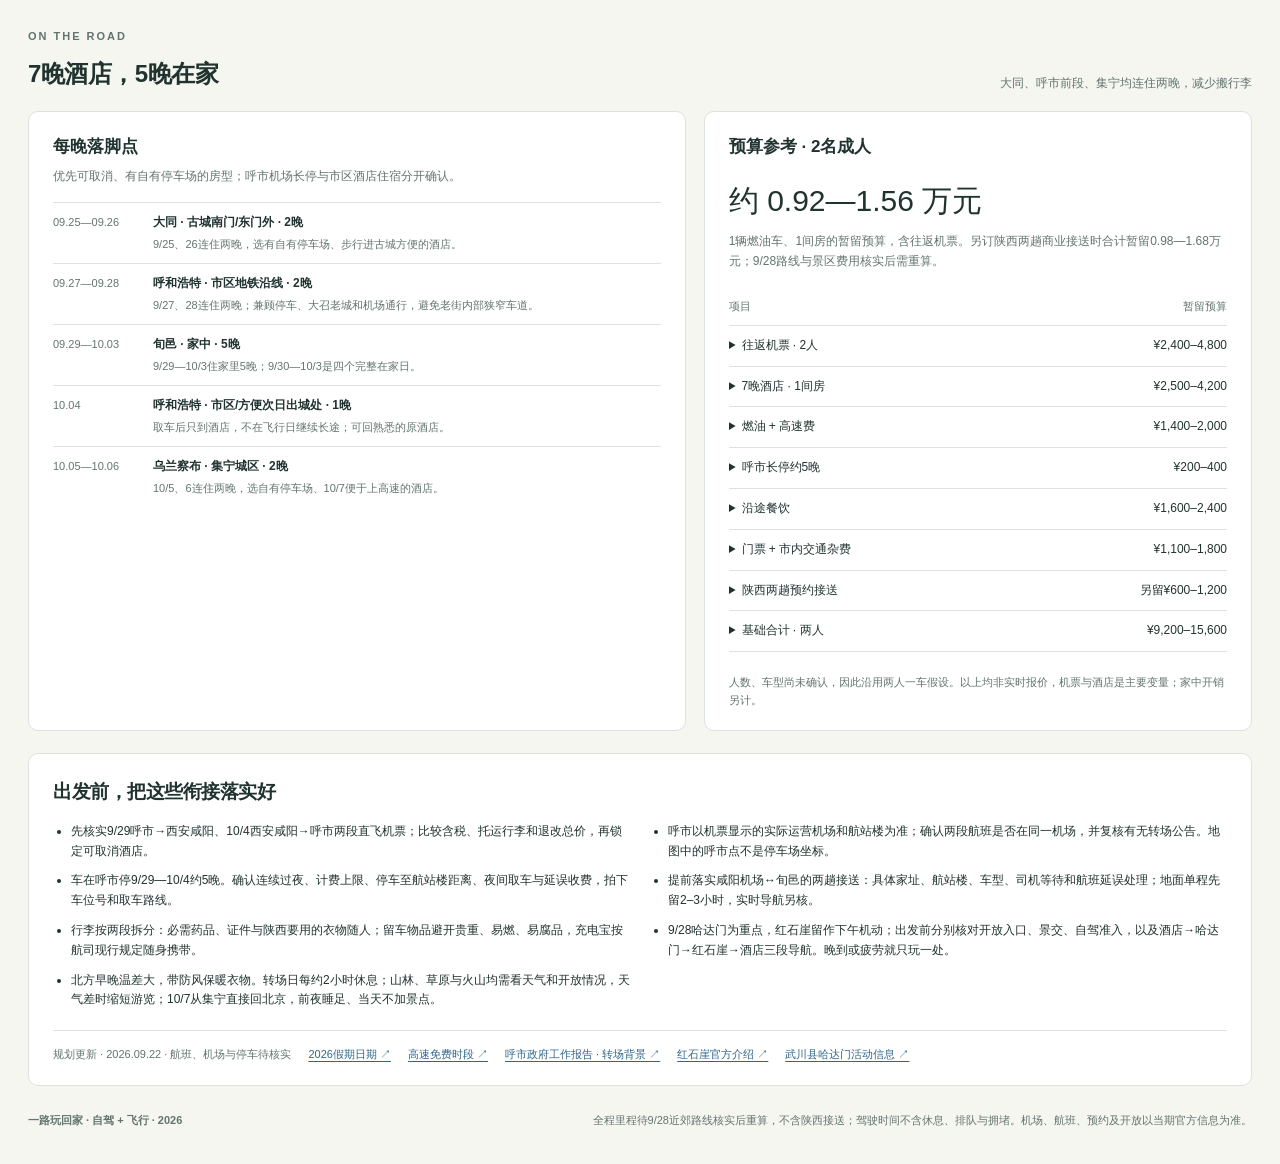
==== commit 57641543: "Update Hohhot day trip to Hadamen and Hongshiya" ====
--- a/autumn-homecoming/index.html
+++ b/autumn-homecoming/index.html
@@ -4,7 +4,7 @@
   <meta charset="utf-8">
   <link rel="icon" href="data:,">
   <meta name="viewport" content="width=device-width,initial-scale=1">
-  <meta name="description" content="2026年9月25日至10月7日，北京自驾大同、呼和浩特，停车飞西安咸阳回旬邑，返程飞呼市取车，乌兰察布连住两晚后直返北京。13天轻松探亲旅行。">
+  <meta name="description" content="2026年9月25日至10月7日，北京自驾大同、呼和浩特，停车飞西安咸阳回旬邑，返程飞呼市取车，乌兰察布连住两晚后直返北京。13天探亲旅行，大青山、草原与火山分天玩，保留四个完整在家日。">
   <title>一路玩回家 · 自驾塞北，飞回旬邑</title>
   <link rel="stylesheet" href="vendor/leaflet.css">
   <link rel="stylesheet" href="style.css">
@@ -16,19 +16,19 @@
   <header class="topbar"><a class="brand" href="#">秋日探亲路书 <span>2026</span></a><nav aria-label="页面导航"><a href="../">山河慢记 · 首页</a><a href="#journey">地图与每天安排</a><a href="#connections">航班与停车</a><a href="#practical">住宿与预算</a><button id="print" type="button">打印路书</button></nav></header>
   <main>
     <section class="hero">
-      <div><p class="eyebrow">北京出发 · 中秋 & 国庆 · 09.25 — 10.07</p><h1>慢慢开，慢慢玩。<span>车留呼和浩特，人飞回家。</span></h1><p class="intro">去程在大同住两晚，呼市看大召、逛老街，再用一天看哈素海与敕勒川。中段飞回旬邑陪家人，返程取车后看辉腾锡勒与乌兰哈达火山，集宁连住两晚，再直接回北京。</p></div>
-      <div class="trip-stats" aria-label="行程概况"><div><strong>13<span>天</span></strong><p>9月25日出发 · 10月7日回京</p></div><div><strong>4<span>个完整在家日</span></strong><p>9月30日—10月3日 · 家中5晚</p></div><div><strong>2<span>段直飞待选</span></strong><p>建议9月29日去 · 10月4日回</p></div><div><strong id="total-km">约1,600—2,100<span>公里</span></strong><p>含湖区、草原与火山 · 陕西接送另计</p></div></div>
+      <div><p class="eyebrow">北京出发 · 中秋 & 国庆 · 09.25 — 10.07</p><h1>慢慢开，慢慢玩。<span>车留呼和浩特，人飞回家。</span></h1><p class="intro">去程在大同住两晚，呼市看大召、逛老街，再用一天看哈达门，下午视路况与体力去红石崖。中段飞回旬邑陪家人，返程取车后看辉腾锡勒与乌兰哈达火山，集宁连住两晚，再直接回北京。</p></div>
+      <div class="trip-stats" aria-label="行程概况"><div><strong>13<span>天</span></strong><p>9月25日出发 · 10月7日回京</p></div><div><strong>4<span>个完整在家日</span></strong><p>9月30日—10月3日 · 家中5晚</p></div><div><strong>2<span>段直飞待选</span></strong><p>建议9月29日去 · 10月4日回</p></div><div><strong id="total-km">待核实<span>全程里程</span></strong><p>9/28三段路线待导航 · 陕西接送另计</p></div></div>
     </section>
     <div class="route-overview" aria-label="完整行程">
-      <p><span class="phase-label outbound">去程 · 慢游</span>北京 → <strong>大同（2晚）</strong> → <strong>呼和浩特（2晚，含哈素海一日游）</strong></p>
+      <p><span class="phase-label outbound">去程 · 慢游</span>北京 → <strong>大同（2晚）</strong> → <strong>呼和浩特（2晚，含哈达门、红石崖方向一日）</strong></p>
       <p><span class="phase-label flight">中段 · 往返飞</span>呼和浩特 ✈ 西安咸阳机场 ⇄ <strong>旬邑家中（5晚）</strong> ✈ 呼和浩特</p>
       <p><span class="phase-label return">返程 · 周边游</span>呼市取车住1晚 → 辉腾锡勒 → 集宁（2晚，含火山一日游） → 北京</p>
     </div>
 
     <section class="fatigue-panel panel" id="pace" aria-labelledby="pace-title">
       <p class="eyebrow">把驾驶量真正降下来</p><h2 id="pace-title">集宁连住两晚，把一天完整留给乌兰察布周边。</h2>
-      <div class="pace-grid"><article><strong>去程有整天游玩</strong><p>9/25只抵达大同，9/26完整看石窟。9/27下午看呼市老城，9/28留给哈素海与敕勒川，晚上回原酒店。</p></article><article><strong>飞行日只做转场</strong><p>9/29飞回家；10/4飞回呼市后只取车入住，下一天才继续开车。</p></article><article><strong>10/7直接返京</strong><p>10/5经辉腾锡勒到集宁，10/6火山一日游，10/7约350—420公里回北京，全天留给返程。</p></article></div>
-      <p><strong>这次推荐：</strong>呼市老城 + 哈素海、敕勒川近郊一日 + 返程辉腾锡勒与乌兰哈达火山。9/29和10/4的建议飞行日期不变，保留四个完整在家日。</p>
+      <div class="pace-grid"><article><strong>去程有整天游玩</strong><p>9/25只抵达大同，9/26完整看石窟。9/27下午看呼市老城，9/28以哈达门为主，红石崖按路况与体力决定，晚上回原酒店。</p></article><article><strong>飞行日只做转场</strong><p>9/29飞回家；10/4飞回呼市后只取车入住，下一天才继续开车。</p></article><article><strong>10/7直接返京</strong><p>10/5经辉腾锡勒到集宁，10/6火山一日游，10/7约350—420公里回北京，全天留给返程。</p></article></div>
+      <p><strong>这次推荐：</strong>呼市老城 + 9/28哈达门、红石崖方向一日 + 返程辉腾锡勒与乌兰哈达火山。9/29回陕西、10/4回呼市，保留9/30—10/3四个完整在家日；机票尚未预订。</p>
       <p class="small muted">去程经大同、返程经乌兰察布，停留点和体验不同；北京—张家口附近高速走廊可能重合。为减轻驾驶，暂不为了完全避重而绕远。所有里程为规划估算，未取得实时导航。</p>
     </section>
 
@@ -40,16 +40,16 @@
     </section>
 
     <section class="nearby-panel panel" id="nearby" aria-labelledby="nearby-title">
-      <p class="eyebrow">呼市及周边，应该是这次旅行的重点</p><h2 id="nearby-title">湖区、草原与火山分开玩，集宁连续住两晚。</h2>
+      <p class="eyebrow">呼市及周边，应该是这次旅行的重点</p><h2 id="nearby-title">哈达门为主，红石崖机动，在家四天不压缩。</h2>
       <div class="table-wrap"><table><thead><tr><th scope="col">选择</th><th scope="col">路程与看点</th><th scope="col">怎么放进这次假期</th></tr></thead><tbody>
-        <tr><td><strong>哈素海 + 敕勒川</strong><br>推荐 · 9/28</td><td>市区往返暂估160—210公里、纯开2.5—3.5小时。湖岸、秋色、阴山远景。</td><td>当天往返，晚上仍住呼市原酒店。游览2—3小时，下午留足回城时间。</td></tr>
+        <tr><td><strong>哈达门</strong><br>9/28上午重点</td><td>武川县大青山方向，山林与牧场景观。游览暂留2—3小时，景交和排队另计；当日路线、入口与车程待核实。</td><td>早餐后出发，短走看景，不安排长线徒步；午餐后再决定是否去红石崖。当天回呼市原酒店。</td></tr>
+        <tr><td><strong>红石崖国家生态公园</strong><br>9/28下午机动</td><td>卓资县红召乡，山地景观与红石崖寺等看点。与哈达门并非紧挨着，景区间暂留约1.5小时转场缓冲，非核实车程。</td><td>两处开放、道路可通行且体力合适才串联；短游约1—1.5小时。若预计15:00后才到达，或上午已累，就跳过，争取天黑前回呼市。</td></tr>
         <tr><td><strong>乌兰哈达火山</strong><br>推荐 · 10/6</td><td>集宁往返暂估180—230公里、纯开3—4小时。选择1—2处开放观景点。</td><td>专门留一天，不退房、不搬行李。含游览、休息和接驳约占6—8小时；天气差就留在集宁休息。</td></tr>
         <tr><td><strong>辉腾锡勒 / 黄花沟</strong><br>推荐 · 10/5</td><td>呼市→辉腾锡勒→集宁暂估220—280公里、纯开3—4小时。看高山草原秋色。</td><td>放在呼市至集宁的转场日，短游2—3小时，约15:00离开；全套景区线路可能需4—6小时，本次不排满。</td></tr>
-        <tr><td><strong>希拉穆仁草原</strong><br>替换9/28</td><td>呼市往返暂估180—240公里、纯开3.5—5小时。开阔秋季草原，途中有山路。</td><td>返程已安排辉腾锡勒，一般不再重复草原；若更偏爱希拉穆仁，可替换哈素海，并把10/5改为直达集宁。秋草转黄，按天气与开放选择。</td></tr>
-        <tr><td><strong>响沙湾</strong><br>想看沙漠时再调整</td><td>呼市往返约440公里量级，加接驳和游玩是一整天长行程。</td><td>更适合留一晚在鄂尔多斯。它不能作为这版轻松近郊半日游直接叠加。</td></tr>
+        <tr><td><strong>呼市老城慢游</strong><br>近郊天气备选</td><td>大召或老街按体力选择，就近吃饭、休息。9/28周一不默认博物院开放。</td><td>遇大风、雨雾、景区关闭或道路管控时改市区休息；不顺延到飞行日，也不挤占四个完整在家日。</td></tr>
       </tbody></table></div>
-      <p class="small muted">这里的敕勒川指土默特左旗哈素海旁的文化旅游区，与呼市东北近郊同名的敕勒川草原不同。地图点位为区域示意；以上车程未实时导航，开放范围与景区运营项目待复核。</p>
-      <details class="pace-alternative"><summary>如果草原、博物院和老城都想多玩一天</summary><p>可将回陕西的航班从9/29改到9/30，呼市多住一晚，9/29增加完整游玩日；在家变为10/1—3三个完整白天、四晚。当前主方案仍保留9/29飞和四个完整在家日，航班未订，不预先改变这项取舍。</p></details>
+      <p class="small muted">这次改为哈达门、红石崖方向。两处合玩仍占一整天，不承诺轻松半日；酒店与景区入口间的三段道路、里程和驾驶时间尚未核实，地图暂只标呼市，不画猜测点位。两景区9/28开放、景交与自驾准入均待确认。</p>
+      <details class="pace-alternative"><summary>博物院放哪里，才能保留四个完整在家日？</summary><p>9/27抵达后，大召与博物院只选一个，按预约、开放和体力决定，晚上再短逛老街。9/29整天留给飞行与回旬邑，不增加完整市区游，也不延后到9/30才飞。</p></details>
     </section>
 
     <section id="journey" class="journey" aria-labelledby="journey-title">
@@ -58,9 +58,9 @@
       <div class="layout">
         <section class="map-panel panel" aria-label="自驾与飞行路线地图">
           <div class="map-toolbar"><div class="filter-group" role="group" aria-label="路线阶段"><button type="button" data-phase="all" aria-pressed="true">全程</button><button type="button" data-phase="outbound" aria-pressed="false">去程</button><button type="button" data-phase="home" aria-pressed="false">在家</button><button type="button" data-phase="return" aria-pressed="false">返程</button></div><button id="reset-map" type="button">查看全线 ↗</button></div>
-          <div id="map" role="region" aria-label="北京经大同自驾呼市，往返飞咸阳回旬邑，乌兰察布连住两晚后直接返京示意"></div>
+          <div id="map" role="region" aria-label="北京经大同自驾呼市，哈达门、红石崖方向一日，飞咸阳回旬邑，乌兰察布连住两晚后直接返京示意"></div>
           <p id="map-error" role="status" hidden>地图暂未加载；每日路书仍可查看，请用景点旁的高德搜索打开导航。</p>
-          <div class="map-caption"><div class="legend"><span class="outbound">去程自驾</span><span class="return">返程自驾</span><span class="flight">往返飞行</span><span class="home">陕西接送</span></div><p>连线是行程示意，不是道路或航迹；往返飞行线重合，点9/29或10/4查看方向。呼市为城市示意点，机场与停车点需按机票确认。哈素海当天往返的线重合；辉腾锡勒在10/5转场日，火山在10/6从集宁往返；天气差可缩短游览。</p></div>
+          <div class="map-caption"><div class="legend"><span class="outbound">去程自驾</span><span class="return">返程自驾</span><span class="flight">往返飞行</span><span class="home">陕西接送</span></div><p>连线是行程示意，不是道路或航迹；往返飞行线重合，点9/29或10/4查看方向。呼市为城市示意点，机场与停车点需按机票确认。9/28哈达门与红石崖点位、路线待核实，暂不绘制该日支线；辉腾锡勒在10/5转场日，火山在10/6从集宁往返；天气差可缩短游览。</p></div>
           <div id="selection-summary" class="selection-summary" aria-live="polite"></div>
         </section>
         <aside class="days-panel panel" aria-label="每日行程"><div class="days-heading"><h2>每天怎么玩</h2><span id="day-count">13天</span></div><div id="day-list" class="day-list"></div></aside>
@@ -69,13 +69,13 @@
 
     <section class="flight-feature" id="connections" aria-labelledby="flight-title"><div><p class="eyebrow">先把两个飞行日接顺</p><h2 id="flight-title">航班、停车、接送，三个环节一次想清楚。</h2><p>机票日期是建议安排，具体航班、余票、票价与呼市运营机场尚待核实。两端地面交通也占时间，每个飞行日按半天以上预留。</p><button type="button" id="show-flight">查看9月29日飞回家安排 →</button></div><div class="flight-days"><article><span>09.29 · 周二 · 建议去程</span><h3>呼市停车 → 飞咸阳 → 接送回旬邑</h3><p>优先约11:00—15:00起飞的直飞，暂按飞行1.5—2小时。咸阳机场到家另预留2—3小时，无需进西安市区。</p></article><article><span>10.04 · 周日 · 建议返程</span><h3>旬邑接送 → 飞呼市 → 取车住一晚</h3><p>优先17:00前后能落地呼市的直飞，取车后到酒店休息。若航班延误，先缩减次日游玩。</p></article></div></section>
 
-    <section class="connection-grid" aria-label="飞行衔接说明"><article class="panel"><h3>车放哪里 · 约5晚</h3><p>首选实际出发机场的正规停车场。确认9/29入、10/4出的总价、连续过夜、步行或摆渡距离、夜间取车；跨约5晚可能按5—6个计费日收费。</p><p>也可比较酒店长停套餐，但必须明确允许离店后留车、接送时间和费用。不要默认订一晚房就能免费停五晚。</p><p class="small muted">2026年官方工作报告提及盛乐机场转场计划，尚未核实本次出行是否涉及转场。先确认往返实际机场与航站楼；若不一致，停车与取车须重新安排。预算¥200—400仅占位，并非已查报价。</p></article><article class="panel"><h3>陕西没有自己的车 · 两趟接送</h3><p>车留在呼市，咸阳机场往返旬邑需家人接送或正规预约车辆。单程地面时间暂留2—3小时，按具体乡镇和航站楼重新导航。</p><p>回程从家出发时间＝飞机起飞时间往前减至少2小时值机缓冲，再减地面行程与路况余量。家里若需要用车，另按家庭安排。</p><p class="small muted">先锁定两段合适航班，再定停车、接送与可取消酒店。若9/29班次不合适，9/30飞仍能保留三个完整在家日。</p></article></section>
+    <section class="connection-grid" aria-label="飞行衔接说明"><article class="panel"><h3>车放哪里 · 约5晚</h3><p>首选实际出发机场的正规停车场。确认9/29入、10/4出的总价、连续过夜、步行或摆渡距离、夜间取车；跨约5晚可能按5—6个计费日收费。</p><p>也可比较酒店长停套餐，但必须明确允许离店后留车、接送时间和费用。不要默认订一晚房就能免费停五晚。</p><p class="small muted">2026年官方工作报告提及盛乐机场转场计划，尚未核实本次出行是否涉及转场。先确认往返实际机场与航站楼；若不一致，停车与取车须重新安排。预算¥200—400仅占位，并非已查报价。</p></article><article class="panel"><h3>陕西没有自己的车 · 两趟接送</h3><p>车留在呼市，咸阳机场往返旬邑需家人接送或正规预约车辆。单程地面时间暂留2—3小时，按具体乡镇和航站楼重新导航。</p><p>回程从家出发时间＝飞机起飞时间往前减至少2小时值机缓冲，再减地面行程与路况余量。家里若需要用车，另按家庭安排。</p><p class="small muted">先锁定两段合适航班，再定停车、接送与可取消酒店。如9/29无合适班次，先调整前段游玩或交通衔接，优先保证9/29到家；不自动把回家推迟一天。</p></article></section>
 
-    <section id="practical" aria-labelledby="practical-title"><div class="section-heading"><div><p class="eyebrow">ON THE ROAD</p><h2 id="practical-title">7晚酒店，5晚在家</h2></div><p>大同、呼市前段、集宁均连住两晚，减少搬行李</p></div><div class="practical-grid"><section class="panel"><h3>每晚落脚点</h3><p class="muted">优先可取消、有自有停车场的房型；呼市机场长停与市区酒店住宿分开确认。</p><div id="stay-list" class="stay-list"></div></section><section class="panel"><h3>预算参考 · 2名成人</h3><p class="budget-total">约 0.92—1.56 万元</p><p class="muted">1辆燃油车、1间房，含往返机票预算占位。若另订陕西两趟商业接送，合计暂留0.98—1.68万元。</p><div class="table-wrap"><table><thead><tr><th scope="col">项目</th><th scope="col">暂留预算</th></tr></thead><tbody id="budget-list"></tbody></table></div><p class="small muted">人数、车型尚未确认，因此沿用两人一车假设。以上均非实时报价，机票与酒店是主要变量；家中开销另计。</p></section></div></section>
+    <section id="practical" aria-labelledby="practical-title"><div class="section-heading"><div><p class="eyebrow">ON THE ROAD</p><h2 id="practical-title">7晚酒店，5晚在家</h2></div><p>大同、呼市前段、集宁均连住两晚，减少搬行李</p></div><div class="practical-grid"><section class="panel"><h3>每晚落脚点</h3><p class="muted">优先可取消、有自有停车场的房型；呼市机场长停与市区酒店住宿分开确认。</p><div id="stay-list" class="stay-list"></div></section><section class="panel"><h3>预算参考 · 2名成人</h3><p class="budget-total">约 0.92—1.56 万元</p><p class="muted">1辆燃油车、1间房的暂留预算，含往返机票。另订陕西两趟商业接送时合计暂留0.98—1.68万元；9/28路线与景区费用核实后需重算。</p><div class="table-wrap"><table><thead><tr><th scope="col">项目</th><th scope="col">暂留预算</th></tr></thead><tbody id="budget-list"></tbody></table></div><p class="small muted">人数、车型尚未确认，因此沿用两人一车假设。以上均非实时报价，机票与酒店是主要变量；家中开销另计。</p></section></div></section>
 
-    <section class="preparation panel"><h2>出发前，把这些衔接落实好</h2><ul id="preparation-list"></ul><div class="source-links"><span>规划更新 · 2026.09.20 · 航班、机场与停车待核实</span><a href="http://www.scio.gov.cn/zdgz/jj/202511/t20251110_938367.html" target="_blank" rel="noopener noreferrer">2026假期日期 ↗</a><a href="https://www.beijing.gov.cn/ywdt/gzdt/202511/t20251107_4265508.html" target="_blank" rel="noopener noreferrer">高速免费时段 ↗</a><a href="http://hetdz.huhhot.gov.cn/zwdt/jjsf/202603/t20260304_1980566.html" target="_blank" rel="noopener noreferrer">呼市政府工作报告 · 转场背景 ↗</a></div></section>
-    <footer><p>一路玩回家 · 自驾 + 飞行 · 2026</p><p>自驾里程含哈素海、辉腾锡勒与火山，不含陕西接送；时间不含休息、排队与拥堵。机场、航班、预约及开放以当期官方信息为准。</p></footer>
-    <noscript><p>路线：9/25北京至大同，9/26大同，9/27呼市老城、9/28哈素海往返；9/29飞咸阳接送回旬邑，9/30—10/3在家；10/4飞呼市取车入住；10/5经辉腾锡勒到集宁，10/6火山往返并续住集宁，10/7直接回北京。请启用JavaScript查看交互路书。</p></noscript>
+    <section class="preparation panel"><h2>出发前，把这些衔接落实好</h2><ul id="preparation-list"></ul><div class="source-links"><span>规划更新 · 2026.09.22 · 航班、机场与停车待核实</span><a href="http://www.scio.gov.cn/zdgz/jj/202511/t20251110_938367.html" target="_blank" rel="noopener noreferrer">2026假期日期 ↗</a><a href="https://www.beijing.gov.cn/ywdt/gzdt/202511/t20251107_4265508.html" target="_blank" rel="noopener noreferrer">高速免费时段 ↗</a><a href="http://hetdz.huhhot.gov.cn/zwdt/jjsf/202603/t20260304_1980566.html" target="_blank" rel="noopener noreferrer">呼市政府工作报告 · 转场背景 ↗</a><a href="https://www.zhuozi.gov.cn/dyys/1486733.html" target="_blank" rel="noopener noreferrer">红石崖官方介绍 ↗</a><a href="https://www.wuchuan.gov.cn/dtzx/bmxzdt/202605/t20260514_2005245.html" target="_blank" rel="noopener noreferrer">武川县哈达门活动信息 ↗</a></div></section>
+    <footer><p>一路玩回家 · 自驾 + 飞行 · 2026</p><p>全程里程待9/28近郊路线核实后重算，不含陕西接送；驾驶时间不含休息、排队与拥堵。机场、航班、预约及开放以当期官方信息为准。</p></footer>
+    <noscript><p>路线：9/25北京至大同，9/26大同，9/27呼市老城、9/28哈达门为主、红石崖下午机动；9/29飞咸阳接送回旬邑，9/30—10/3在家；10/4飞呼市取车入住；10/5经辉腾锡勒到集宁，10/6火山往返并续住集宁，10/7直接回北京。请启用JavaScript查看交互路书。</p></noscript>
   </main>
 </body>
 </html>
